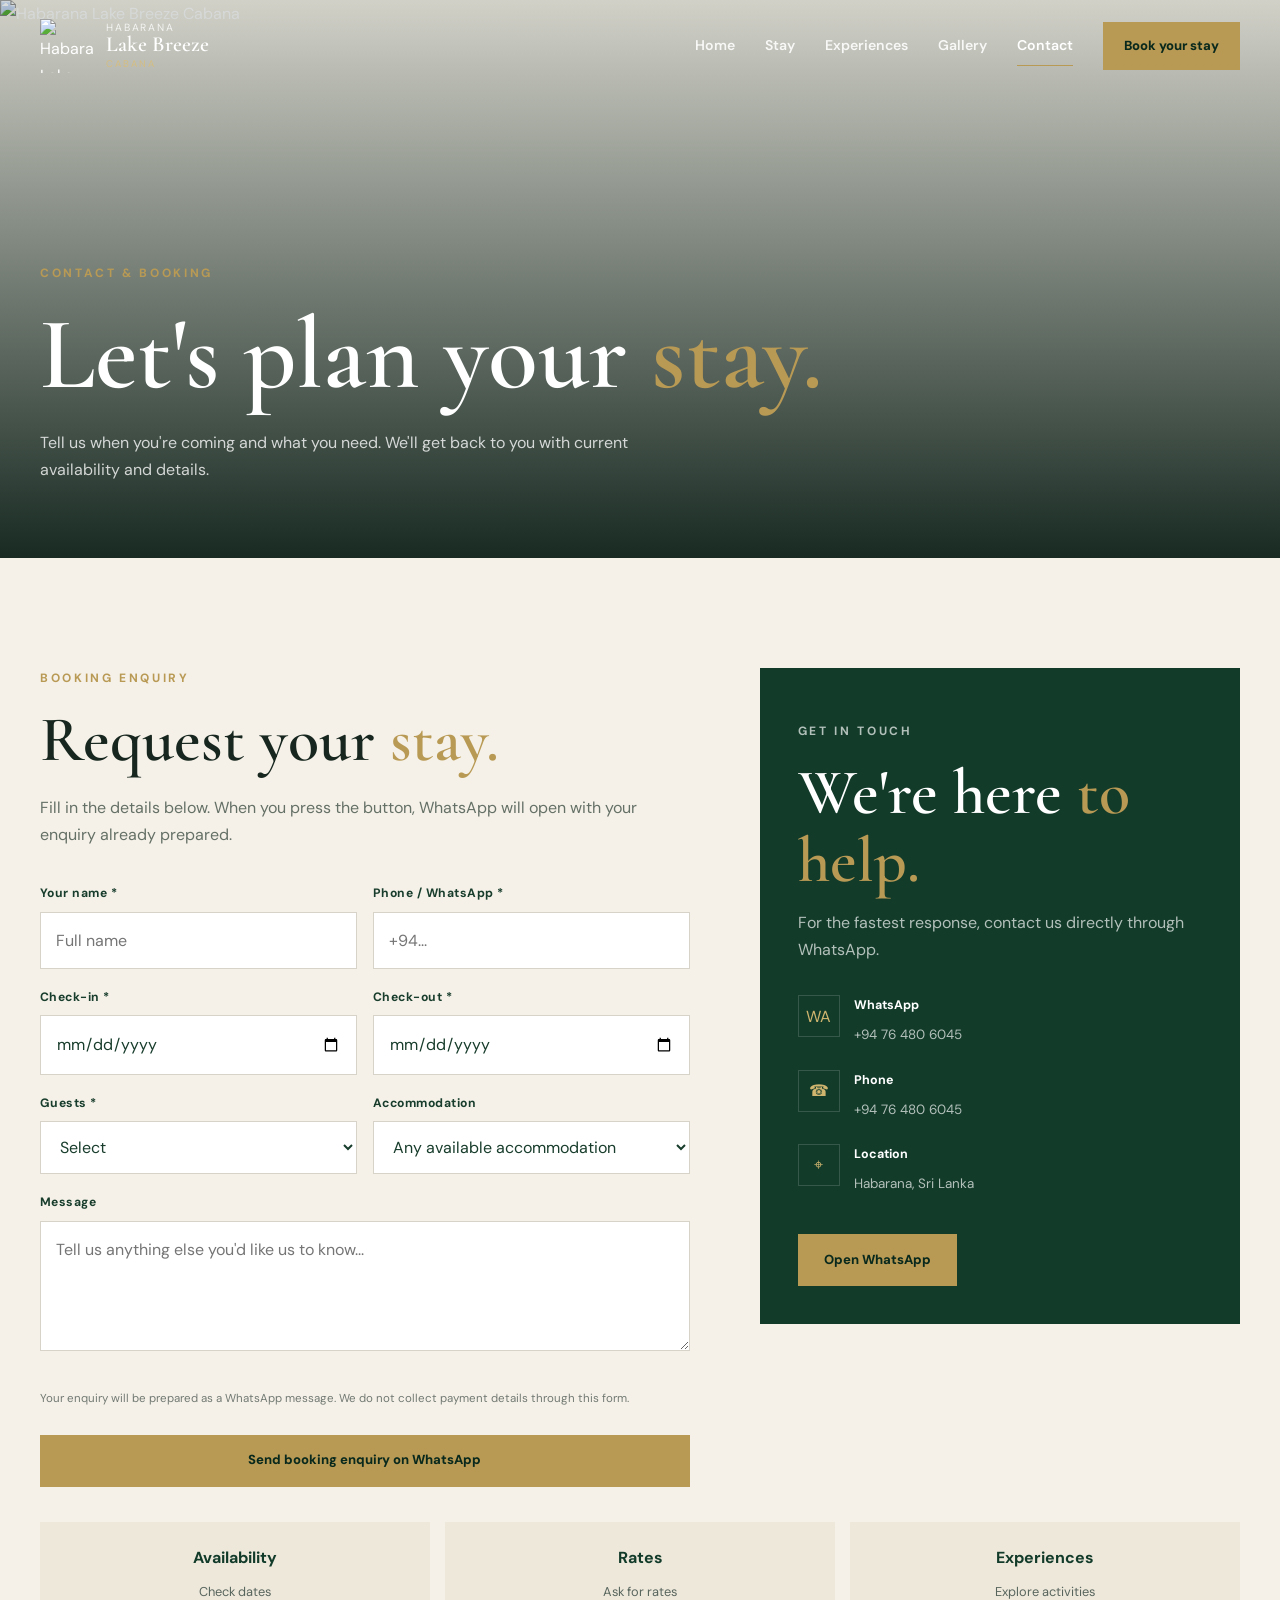
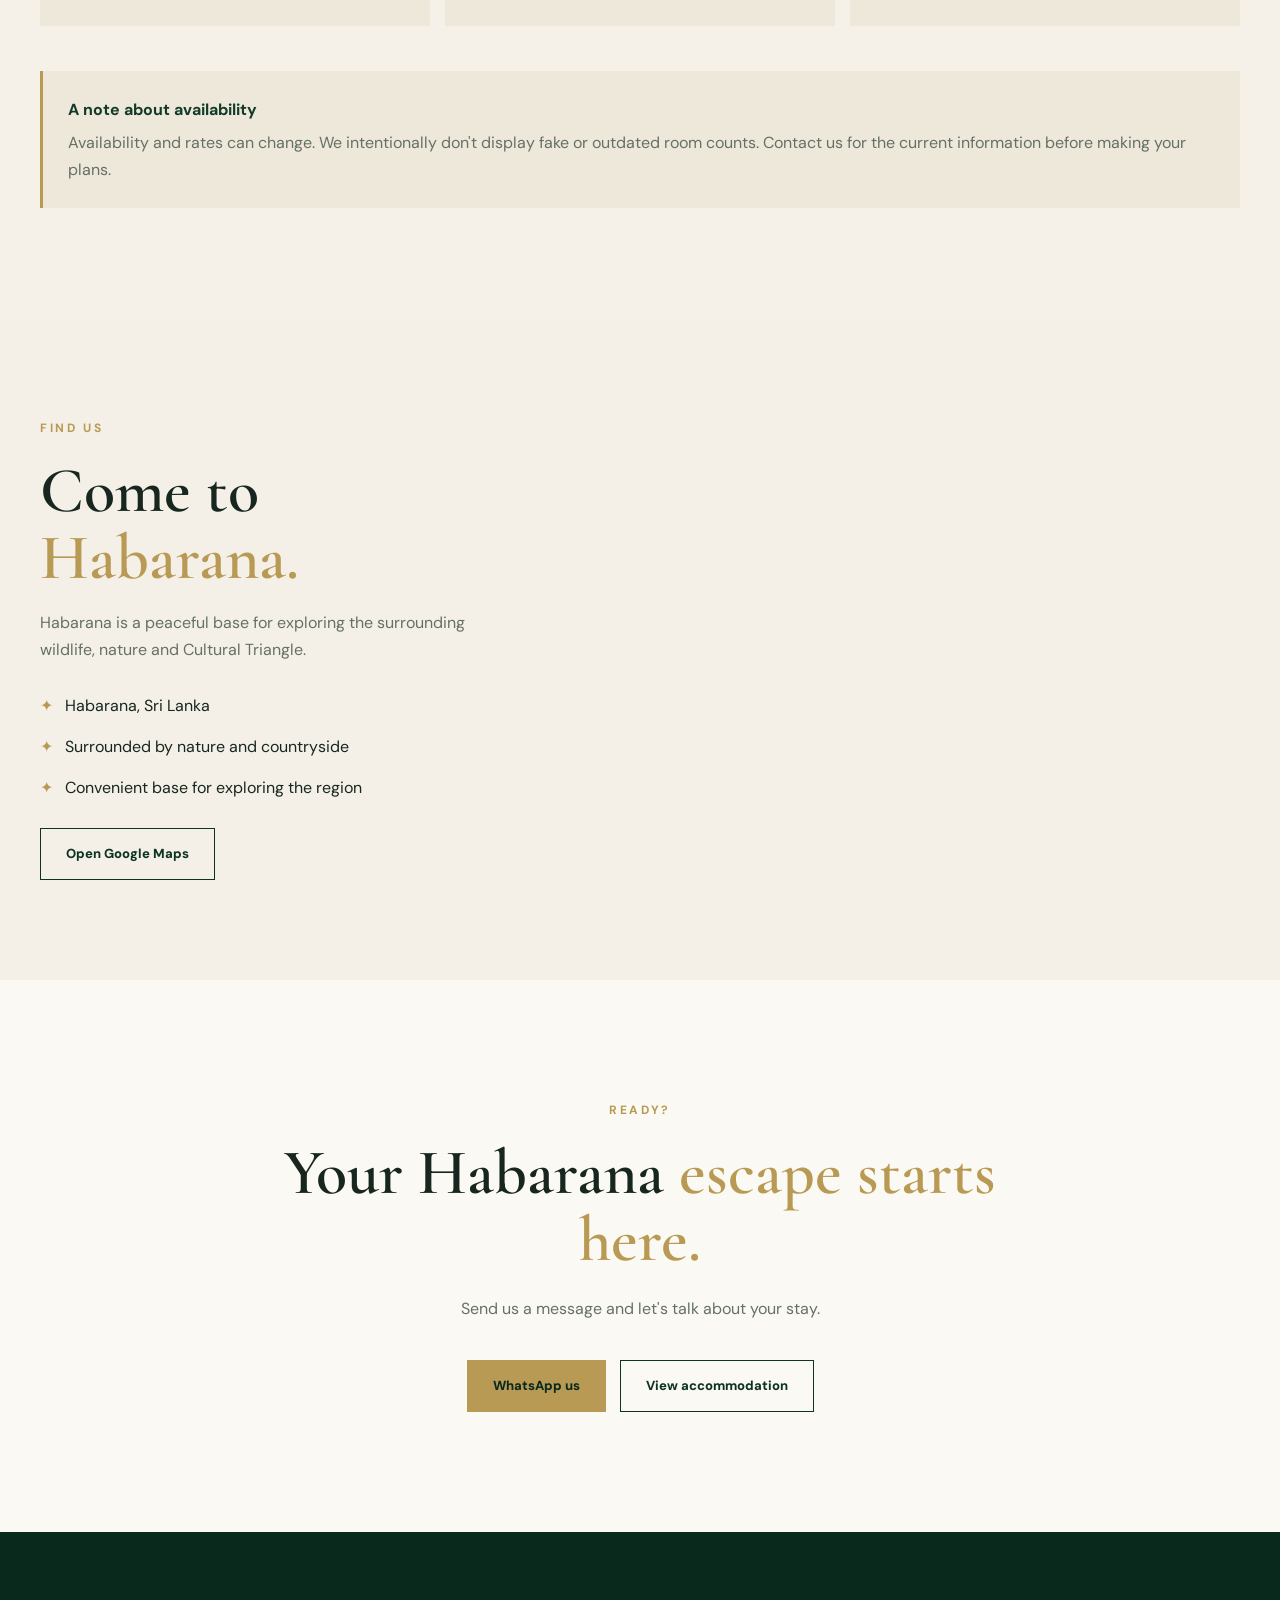
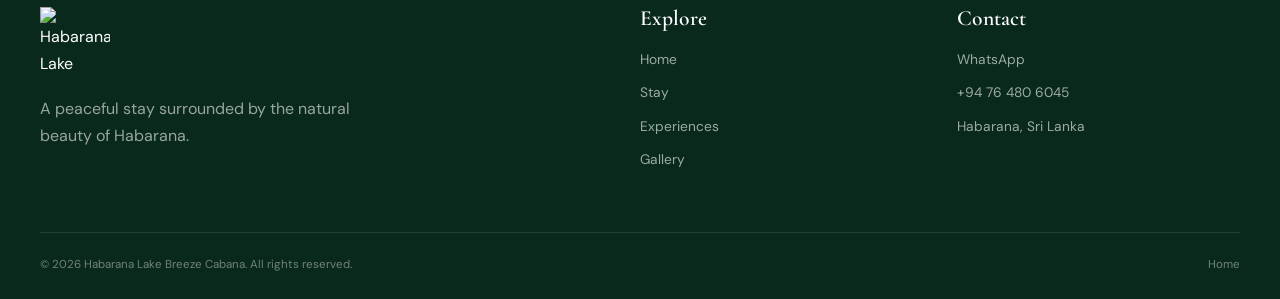
==== contact.html @ c149daac "Add contact page with booking form and details This commit adds a new contact page for Habarana Lake" ====
<!DOCTYPE html>
<html lang="en">
<head>

    <meta charset="UTF-8">

    <meta
        name="viewport"
        content="width=device-width, initial-scale=1.0"
    >

    <meta
        name="description"
        content="Contact Habarana Lake Breeze Cabana for bookings, availability and enquiries."
    >

    <meta
        name="theme-color"
        content="#123b2a"
    >

    <title>
        Contact & Booking | Habarana Lake Breeze Cabana
    </title>

    <link rel="icon" href="favicon.png">

    <link
        rel="preconnect"
        href="https://fonts.googleapis.com"
    >

    <link
        rel="preconnect"
        href="https://fonts.gstatic.com"
        crossorigin
    >

    <link
        href="https://fonts.googleapis.com/css2?family=Cormorant+Garamond:wght@400;500;600;700&family=DM+Sans:wght@400;500;600;700&display=swap"
        rel="stylesheet"
    >

    <link
        rel="stylesheet"
        href="css/style.css"
    >

    <style>

        .page-hero {
            min-height: 62vh;
            position: relative;
            display: flex;
            align-items: flex-end;
            isolation: isolate;
            color: #fff;
        }

        .page-hero-image,
        .page-hero-overlay {
            position: absolute;
            inset: 0;
            z-index: -2;
        }

        .page-hero-image img {
            width: 100%;
            height: 100%;
            object-fit: cover;
        }

        .page-hero-overlay {
            z-index: -1;
            background:
                linear-gradient(
                    to top,
                    rgba(5,25,17,.92),
                    rgba(5,25,17,.15)
                );
        }

        .page-hero-content {
            padding-bottom: 75px;
        }

        .page-hero-content p:not(.eyebrow) {
            max-width: 650px;
            margin-top: 20px;
            color: rgba(255,255,255,.78);
        }


        /* BOOKING AREA */

        .booking-layout {
            display: grid;
            grid-template-columns: 1.15fr .85fr;
            gap: 70px;
            align-items: start;
        }

        .booking-copy p:not(.eyebrow) {
            margin-top: 20px;
        }

        .booking-form {
            margin-top: 35px;
            display: grid;
            gap: 18px;
        }

        .form-row {
            display: grid;
            grid-template-columns: 1fr 1fr;
            gap: 16px;
        }

        .form-group {
            display: grid;
            gap: 8px;
        }

        .form-group label {
            color: #183d2c;
            font-size: .76rem;
            font-weight: 700;
            letter-spacing: .04em;
        }

        .form-group input,
        .form-group select,
        .form-group textarea {
            width: 100%;
            border: 1px solid #d8d3c8;
            background: #fff;
            color: #183d2c;
            padding: 14px 15px;
            border-radius: 0;
            font: inherit;
            outline: none;
            transition:
                border-color .2s ease,
                box-shadow .2s ease;
        }

        .form-group textarea {
            min-height: 130px;
            resize: vertical;
        }

        .form-group input:focus,
        .form-group select:focus,
        .form-group textarea:focus {
            border-color: #52745f;
            box-shadow:
                0 0 0 3px rgba(82,116,95,.10);
        }

        .form-help {
            color: #727a73;
            font-size: .72rem;
        }

        .booking-form .btn {
            width: 100%;
            margin-top: 8px;
        }


        /* CONTACT CARD */

        .contact-card {
            padding: 38px;
            background: #123b2a;
            color: #fff;
            position: sticky;
            top: 110px;
        }

        .contact-card h2 {
            color: #fff;
        }

        .contact-card > p {
            color: rgba(255,255,255,.68);
            margin-top: 15px;
        }

        .contact-details {
            margin-top: 32px;
            display: grid;
            gap: 22px;
        }

        .contact-detail {
            display: grid;
            grid-template-columns: 42px 1fr;
            gap: 14px;
            align-items: start;
        }

        .contact-icon {
            width: 42px;
            height: 42px;
            display: grid;
            place-items: center;
            border: 1px solid rgba(255,255,255,.15);
            color: #d0b56f;
        }

        .contact-detail strong {
            display: block;
            color: #fff;
            font-size: .78rem;
            margin-bottom: 4px;
        }

        .contact-detail a,
        .contact-detail span {
            color: rgba(255,255,255,.68);
            font-size: .84rem;
        }

        .contact-detail a:hover {
            color: #fff;
        }


        /* QUICK ACTIONS */

        .quick-actions {
            display: grid;
            grid-template-columns: repeat(3, 1fr);
            gap: 15px;
            margin-top: 35px;
        }

        .quick-action {
            padding: 22px;
            background: #eee8db;
            text-align: center;
        }

        .quick-action strong {
            display: block;
            color: #123b2a;
            margin-bottom: 6px;
        }

        .quick-action a {
            color: #58655d;
            font-size: .8rem;
        }


        /* MAP */

        .location-section {
            background: #f4f0e7;
        }

        .location-grid {
            display: grid;
            grid-template-columns: .8fr 1.2fr;
            gap: 55px;
            align-items: stretch;
        }

        .location-copy p:not(.eyebrow) {
            margin-top: 18px;
        }

        .location-points {
            margin-top: 28px;
            display: grid;
            gap: 14px;
        }

        .location-point {
            display: flex;
            gap: 12px;
            align-items: flex-start;
        }

        .location-point::before {
            content: "✦";
            color: #b99a55;
            flex-shrink: 0;
        }

        .map-frame {
            min-height: 430px;
            border: 0;
            width: 100%;
        }


        /* TRUST NOTE */

        .booking-note {
            margin-top: 45px;
            padding: 25px;
            background: #eee8db;
            border-left: 3px solid #b99a55;
        }

        .booking-note strong {
            display: block;
            color: #123b2a;
            margin-bottom: 6px;
        }


        /* RESPONSIVE */

        @media (max-width: 900px) {

            .booking-layout,
            .location-grid {
                grid-template-columns: 1fr;
            }

            .contact-card {
                position: static;
            }

            .map-frame {
                min-height: 350px;
            }

        }

        @media (max-width: 600px) {

            .page-hero {
                min-height: 560px;
            }

            .page-hero-content {
                padding-bottom: 55px;
            }

            .form-row {
                grid-template-columns: 1fr;
            }

            .contact-card {
                padding: 28px 22px;
            }

            .quick-actions {
                grid-template-columns: 1fr;
            }

        }

    </style>

</head>


<body>


<!-- =====================================================
     HEADER
===================================================== -->

<header
    class="site-header"
    id="siteHeader"
>

    <div class="container header-inner">

        <a
            href="index.html"
            class="brand"
            aria-label="Habarana Lake Breeze Cabana home"
        >

            <img
                src="images/logo.png"
                alt="Habarana Lake Breeze Cabana logo"
                class="brand-logo"
            >

            <div class="brand-text">

                <span>Habarana</span>

                <strong>Lake Breeze</strong>

                <small>Cabana</small>

            </div>

        </a>


        <button
            class="menu-toggle"
            id="menuToggle"
            type="button"
            aria-label="Open navigation menu"
            aria-expanded="false"
        >

            <span></span>
            <span></span>
            <span></span>

        </button>


        <nav
            class="main-nav"
            id="mainNav"
            aria-label="Main navigation"
        >

            <a
                href="index.html"
                class="nav-link"
            >
                Home
            </a>

            <a
                href="rooms.html"
                class="nav-link"
            >
                Stay
            </a>

            <a
                href="activities.html"
                class="nav-link"
            >
                Experiences
            </a>

            <a
                href="gallery.html"
                class="nav-link"
            >
                Gallery
            </a>

            <a
                href="contact.html"
                class="nav-link active"
            >
                Contact
            </a>

            <a
                href="https://wa.me/94764806045"
                class="nav-book"
                target="_blank"
                rel="noopener noreferrer"
            >
                Book your stay
            </a>

        </nav>

    </div>

</header>


<main>


<!-- =====================================================
     HERO
===================================================== -->

<section class="page-hero">

    <div class="page-hero-image">

        <img
            src="images/entrance.jpg"
            alt="Habarana Lake Breeze Cabana"
        >

    </div>


    <div class="page-hero-overlay"></div>


    <div class="container page-hero-content">

        <p class="eyebrow">
            Contact & booking
        </p>

        <h1>
            Let's plan your
            <span>stay.</span>
        </h1>

        <p>
            Tell us when you're coming and what
            you need. We'll get back to you with
            current availability and details.
        </p>

    </div>

</section>


<!-- =====================================================
     BOOKING FORM
===================================================== -->

<section class="section">

    <div class="container">

        <div class="booking-layout">


            <div class="booking-copy">

                <p class="eyebrow">
                    Booking enquiry
                </p>

                <h2>
                    Request your
                    <span>stay.</span>
                </h2>

                <p>
                    Fill in the details below. When you
                    press the button, WhatsApp will open
                    with your enquiry already prepared.
                </p>


                <form
                    class="booking-form"
                    id="bookingForm"
                >


                    <div class="form-row">

                        <div class="form-group">

                            <label for="guestName">
                                Your name *
                            </label>

                            <input
                                id="guestName"
                                name="guestName"
                                type="text"
                                placeholder="Full name"
                                autocomplete="name"
                                required
                            >

                        </div>


                        <div class="form-group">

                            <label for="guestPhone">
                                Phone / WhatsApp *
                            </label>

                            <input
                                id="guestPhone"
                                name="guestPhone"
                                type="tel"
                                placeholder="+94..."
                                autocomplete="tel"
                                required
                            >

                        </div>

                    </div>


                    <div class="form-row">

                        <div class="form-group">

                            <label for="checkIn">
                                Check-in *
                            </label>

                            <input
                                id="checkIn"
                                name="checkIn"
                                type="date"
                                required
                            >

                        </div>


                        <div class="form-group">

                            <label for="checkOut">
                                Check-out *
                            </label>

                            <input
                                id="checkOut"
                                name="checkOut"
                                type="date"
                                required
                            >

                        </div>

                    </div>


                    <div class="form-row">

                        <div class="form-group">

                            <label for="guests">
                                Guests *
                            </label>

                            <select
                                id="guests"
                                name="guests"
                                required
                            >

                                <option value="">
                                    Select
                                </option>

                                <option value="1">
                                    1 guest
                                </option>

                                <option value="2">
                                    2 guests
                                </option>

                                <option value="3">
                                    3 guests
                                </option>

                                <option value="4">
                                    4 guests
                                </option>

                                <option value="5">
                                    5 guests
                                </option>

                                <option value="6+">
                                    6+ guests
                                </option>

                            </select>

                        </div>


                        <div class="form-group">

                            <label for="stayType">
                                Accommodation
                            </label>

                            <select
                                id="stayType"
                                name="stayType"
                            >

                                <option value="Any available accommodation">
                                    Any available accommodation
                                </option>

                                <option value="Lakeside Cabana">
                                    Lakeside Cabana
                                </option>

                            </select>

                        </div>

                    </div>


                    <div class="form-group">

                        <label for="message">
                            Message
                        </label>

                        <textarea
                            id="message"
                            name="message"
                            placeholder="Tell us anything else you'd like us to know..."
                        ></textarea>

                    </div>


                    <p class="form-help">
                        Your enquiry will be prepared as a
                        WhatsApp message. We do not collect
                        payment details through this form.
                    </p>


                    <button
                        type="submit"
                        class="btn btn-primary"
                    >
                        Send booking enquiry on WhatsApp
                    </button>

                </form>

            </div>


            <!-- CONTACT CARD -->

            <aside class="contact-card">

                <p class="eyebrow">
                    Get in touch
                </p>

                <h2>
                    We're here
                    <span>to help.</span>
                </h2>

                <p>
                    For the fastest response, contact us
                    directly through WhatsApp.
                </p>


                <div class="contact-details">


                    <div class="contact-detail">

                        <div class="contact-icon">
                            WA
                        </div>

                        <div>

                            <strong>
                                WhatsApp
                            </strong>

                            <a
                                href="https://wa.me/94764806045"
                                target="_blank"
                                rel="noopener noreferrer"
                            >
                                +94 76 480 6045
                            </a>

                        </div>

                    </div>


                    <div class="contact-detail">

                        <div class="contact-icon">
                            ☎
                        </div>

                        <div>

                            <strong>
                                Phone
                            </strong>

                            <a href="tel:+94764806045">
                                +94 76 480 6045
                            </a>

                        </div>

                    </div>


                    <div class="contact-detail">

                        <div class="contact-icon">
                            ⌖
                        </div>

                        <div>

                            <strong>
                                Location
                            </strong>

                            <span>
                                Habarana, Sri Lanka
                            </span>

                        </div>

                    </div>


                </div>


                <div class="hero-actions">

                    <a
                        href="https://wa.me/94764806045"
                        class="btn btn-primary"
                        target="_blank"
                        rel="noopener noreferrer"
                    >
                        Open WhatsApp
                    </a>

                </div>

            </aside>

        </div>


        <!-- QUICK ACTIONS -->

        <div class="quick-actions">

            <div class="quick-action">

                <strong>
                    Availability
                </strong>

                <a
                    href="https://wa.me/94764806045?text=Hello%2C%20could%20you%20please%20tell%20me%20your%20current%20room%20availability%3F"
                    target="_blank"
                    rel="noopener noreferrer"
                >
                    Check dates
                </a>

            </div>


            <div class="quick-action">

                <strong>
                    Rates
                </strong>

                <a
                    href="https://wa.me/94764806045?text=Hello%2C%20could%20you%20please%20send%20me%20your%20current%20room%20rates%3F"
                    target="_blank"
                    rel="noopener noreferrer"
                >
                    Ask for rates
                </a>

            </div>


            <div class="quick-action">

                <strong>
                    Experiences
                </strong>

                <a
                    href="activities.html"
                >
                    Explore activities
                </a>

            </div>

        </div>


        <div class="booking-note">

            <strong>
                A note about availability
            </strong>

            <p>
                Availability and rates can change.
                We intentionally don't display fake
                or outdated room counts. Contact us
                for the current information before
                making your plans.
            </p>

        </div>

    </div>

</section>


<!-- =====================================================
     LOCATION
===================================================== -->

<section class="section location-section">

    <div class="container">

        <div class="location-grid">


            <div class="location-copy">

                <p class="eyebrow">
                    Find us
                </p>

                <h2>
                    Come to
                    <span>Habarana.</span>
                </h2>

                <p>
                    Habarana is a peaceful base for
                    exploring the surrounding wildlife,
                    nature and Cultural Triangle.
                </p>


                <div class="location-points">

                    <div class="location-point">
                        Habarana, Sri Lanka
                    </div>

                    <div class="location-point">
                        Surrounded by nature and countryside
                    </div>

                    <div class="location-point">
                        Convenient base for exploring the region
                    </div>

                </div>


                <br>

                <a
                    href="https://www.google.com/maps/search/?api=1&query=Habarana%20Sri%20Lanka"
                    class="btn btn-outline-dark"
                    target="_blank"
                    rel="noopener noreferrer"
                >
                    Open Google Maps
                </a>

            </div>


            <iframe
                class="map-frame"
                title="Map of Habarana, Sri Lanka"
                src="https://www.google.com/maps?q=Habarana%2C%20Sri%20Lanka&output=embed"
                loading="lazy"
                referrerpolicy="no-referrer-when-downgrade"
            ></iframe>

        </div>

    </div>

</section>


<!-- =====================================================
     FINAL CTA
===================================================== -->

<section class="booking-cta">

    <div class="container">

        <p class="eyebrow">
            Ready?
        </p>

        <h2>
            Your Habarana
            <span>escape starts here.</span>
        </h2>

        <p>
            Send us a message and let's talk about
            your stay.
        </p>


        <div
            class="hero-actions"
            style="justify-content:center;"
        >

            <a
                href="https://wa.me/94764806045"
                class="btn btn-primary"
                target="_blank"
                rel="noopener noreferrer"
            >
                WhatsApp us
            </a>

            <a
                href="rooms.html"
                class="btn btn-outline-dark"
            >
                View accommodation
            </a>

        </div>

    </div>

</section>


</main>


<!-- =====================================================
     FOOTER
===================================================== -->

<footer class="site-footer">

    <div class="container footer-grid">

        <div class="footer-brand">

            <img
                src="images/logo.png"
                alt="Habarana Lake Breeze Cabana"
            >

            <p>
                A peaceful stay surrounded by
                the natural beauty of Habarana.
            </p>

        </div>


        <div class="footer-column">

            <h3>
                Explore
            </h3>

            <a href="index.html">
                Home
            </a>

            <a href="rooms.html">
                Stay
            </a>

            <a href="activities.html">
                Experiences
            </a>

            <a href="gallery.html">
                Gallery
            </a>

        </div>


        <div class="footer-column">

            <h3>
                Contact
            </h3>

            <a
                href="https://wa.me/94764806045"
                target="_blank"
                rel="noopener noreferrer"
            >
                WhatsApp
            </a>

            <a href="tel:+94764806045">
                +94 76 480 6045
            </a>

            <a href="contact.html">
                Habarana, Sri Lanka
            </a>

        </div>

    </div>


    <div class="container footer-bottom">

        <p>
            © <span id="currentYear"></span>
            Habarana Lake Breeze Cabana.
            All rights reserved.
        </p>

        <a href="index.html">
            Home
        </a>

    </div>

</footer>


<button
    class="back-to-top"
    id="backToTop"
    type="button"
    aria-label="Back to top"
>
    ↑
</button>


<script src="js/script.js"></script>


<!-- =====================================================
     BOOKING FORM JAVASCRIPT
===================================================== -->

<script>

"use strict";


const bookingForm =
    document.getElementById("bookingForm");

const checkIn =
    document.getElementById("checkIn");

const checkOut =
    document.getElementById("checkOut");


/* Today's date */

const today =
    new Date();

const todayString =
    today.toISOString().split("T")[0];


checkIn.min = todayString;

checkOut.min = todayString;


/* Keep checkout after check-in */

checkIn.addEventListener(
    "change",
    () => {

        if (!checkIn.value) {
            return;
        }

        checkOut.min =
            checkIn.value;

        if (
            checkOut.value &&
            checkOut.value <= checkIn.value
        ) {
            checkOut.value = "";
        }

    }
);


/* Submit */

bookingForm.addEventListener(
    "submit",
    event => {

        event.preventDefault();


        if (
            !bookingForm.checkValidity()
        ) {

            bookingForm.reportValidity();

            return;

        }


        const name =
            document
                .getElementById("guestName")
                .value
                .trim();

        const phone =
            document
                .getElementById("guestPhone")
                .value
                .trim();

        const arrival =
            checkIn.value;

        const departure =
            checkOut.value;

        const guests =
            document
                .getElementById("guests")
                .value;

        const accommodation =
            document
                .getElementById("stayType")
                .value;

        const message =
            document
                .getElementById("message")
                .value
                .trim();


        if (
            departure <= arrival
        ) {

            alert(
                "Please choose a check-out date after your check-in date."
            );

            return;

        }


        const formattedArrival =
            new Date(
                arrival + "T00:00:00"
            ).toLocaleDateString(
                "en-GB",
                {
                    day: "2-digit",
                    month: "short",
                    year: "numeric"
                }
            );


        const formattedDeparture =
            new Date(
                departure + "T00:00:00"
            ).toLocaleDateString(
                "en-GB",
                {
                    day: "2-digit",
                    month: "short",
                    year: "numeric"
                }
            );


        let whatsappMessage =
`Hello Habarana Lake Breeze Cabana!

I'd like to make a booking enquiry.

Name: ${name}
Phone / WhatsApp: ${phone}

Check-in: ${formattedArrival}
Check-out: ${formattedDeparture}

Guests: ${guests}
Accommodation: ${accommodation}`;


        if (message) {

            whatsappMessage +=
                `\n\nAdditional message:\n${message}`;

        }


        whatsappMessage +=
            `\n\nPlease let me know the current availability and rate. Thank you!`;


        const whatsappURL =
            "https://wa.me/94764806045?text=" +
            encodeURIComponent(
                whatsappMessage
            );


        window.open(
            whatsappURL,
            "_blank",
            "noopener,noreferrer"
        );

    }
);

</script>

</body>
      </html>
---- css/style.css ----
/* =========================================================
   HABARANA LAKE BREEZE CABANA
   MASTER STYLESHEET
========================================================= */

/* =========================================================
   1. RESET
========================================================= */

*,
*::before,
*::after {
    box-sizing: border-box;
    margin: 0;
    padding: 0;
}

html {
    scroll-behavior: smooth;
}

body {
    font-family: "DM Sans", sans-serif;
    background: #f5f1e8;
    color: #17271f;
    line-height: 1.7;
    overflow-x: hidden;
}

body.menu-open {
    overflow: hidden;
}

img {
    display: block;
    width: 100%;
    max-width: 100%;
}

a {
    color: inherit;
    text-decoration: none;
}

button,
input,
textarea,
select {
    font: inherit;
}

button {
    cursor: pointer;
}

::selection {
    background: #1d563d;
    color: #fff;
}


/* =========================================================
   2. VARIABLES
========================================================= */

:root {
    --green-950: #09291c;
    --green-900: #0d3323;
    --green-800: #123b2a;
    --green-700: #1d563d;
    --green-600: #2d6a4b;

    --cream: #f5f1e8;
    --cream-light: #fbf9f3;
    --cream-dark: #e9e1d1;

    --gold: #b99a55;
    --gold-light: #d4bd82;

    --text: #17271f;
    --muted: #657066;
    --white: #ffffff;

    --container: 1200px;

    --shadow-soft:
        0 20px 60px rgba(9, 41, 28, 0.08);

    --shadow-card:
        0 18px 50px rgba(9, 41, 28, 0.10);

    --transition:
        300ms cubic-bezier(.2,.8,.2,1);
}


/* =========================================================
   3. GLOBAL
========================================================= */

.container {
    width: min(
        calc(100% - 40px),
        var(--container)
    );

    margin-inline: auto;
}

.section {
    padding: 110px 0;
}

.eyebrow {
    color: var(--gold);
    font-size: 0.75rem;
    font-weight: 700;
    letter-spacing: 0.22em;
    text-transform: uppercase;
    margin-bottom: 18px;
}

h1,
h2,
h3 {
    font-family: "Cormorant Garamond", serif;
    font-weight: 600;
    line-height: 1.05;
}

h1 {
    font-size: clamp(4rem, 8vw, 7.8rem);
}

h2 {
    font-size: clamp(3rem, 5vw, 5.2rem);
}

h3 {
    font-size: 2rem;
}

h1 span,
h2 span {
    color: var(--gold);
}

p {
    color: var(--muted);
}

.text-link {
    display: inline-flex;
    align-items: center;
    gap: 10px;

    color: var(--green-800);

    font-weight: 700;

    border-bottom: 1px solid var(--gold);

    padding-bottom: 5px;

    transition:
        gap var(--transition),
        color var(--transition);
}

.text-link:hover {
    gap: 16px;
    color: var(--green-600);
}


/* =========================================================
   4. HEADER
========================================================= */

.site-header {
    position: fixed;
    inset: 0 0 auto 0;
    z-index: 1000;

    transition:
        background var(--transition),
        box-shadow var(--transition),
        padding var(--transition);
}

.site-header.scrolled {
    background: rgba(9, 41, 28, 0.94);
    backdrop-filter: blur(18px);
    box-shadow: 0 10px 40px rgba(0, 0, 0, 0.12);
}

.header-inner {
    min-height: 92px;

    display: flex;
    align-items: center;
    justify-content: space-between;

    gap: 30px;
}

.brand {
    display: flex;
    align-items: center;
    gap: 12px;

    color: #fff;

    z-index: 1002;
}

.brand-logo {
    width: 54px;
    height: 54px;

    object-fit: contain;
}

.brand-text {
    display: flex;
    flex-direction: column;

    line-height: 1;
}

.brand-text span {
    font-size: 0.65rem;
    letter-spacing: 0.18em;
    text-transform: uppercase;
    opacity: 0.8;
}

.brand-text strong {
    font-family: "Cormorant Garamond", serif;
    font-size: 1.35rem;
    font-weight: 600;
}

.brand-text small {
    color: var(--gold-light);
    font-size: 0.6rem;
    letter-spacing: 0.2em;
    text-transform: uppercase;
    margin-top: 4px;
}

.main-nav {
    display: flex;
    align-items: center;
    gap: 30px;
}

.nav-link {
    position: relative;

    color: rgba(255,255,255,.88);

    font-size: 0.88rem;
    font-weight: 600;

    transition: color var(--transition);
}

.nav-link::after {
    content: "";

    position: absolute;
    left: 0;
    bottom: -8px;

    width: 0;
    height: 1px;

    background: var(--gold);

    transition: width var(--transition);
}

.nav-link:hover,
.nav-link.active {
    color: #fff;
}

.nav-link:hover::after,
.nav-link.active::after {
    width: 100%;
}

.nav-book {
    background: var(--gold);
    color: var(--green-950);

    padding: 13px 21px;

    font-size: 0.82rem;
    font-weight: 800;

    transition:
        transform var(--transition),
        background var(--transition);
}

.nav-book:hover {
    transform: translateY(-2px);
    background: var(--gold-light);
}

.menu-toggle {
    display: none;

    width: 46px;
    height: 46px;

    border: 1px solid rgba(255,255,255,.35);
    background: transparent;

    align-items: center;
    justify-content: center;
    flex-direction: column;
    gap: 5px;

    z-index: 1002;
}

.menu-toggle span {
    width: 20px;
    height: 1px;
    background: #fff;

    transition:
        transform var(--transition),
        opacity var(--transition);
}

.menu-toggle.active span:nth-child(1) {
    transform: translateY(6px) rotate(45deg);
}

.menu-toggle.active span:nth-child(2) {
    opacity: 0;
}

.menu-toggle.active span:nth-child(3) {
    transform: translateY(-6px) rotate(-45deg);
}


/* =========================================================
   5. HERO
========================================================= */

.hero {
    position: relative;

    min-height: 100svh;

    display: flex;
    align-items: center;

    isolation: isolate;

    color: #fff;
}

.hero-background,
.hero-overlay {
    position: absolute;
    inset: 0;

    z-index: -2;
}

.hero-background img {
    width: 100%;
    height: 100%;

    object-fit: cover;
}

.hero-overlay {
    z-index: -1;

    background:
        linear-gradient(
            90deg,
            rgba(4, 24, 16, 0.84) 0%,
            rgba(4, 24, 16, 0.54) 45%,
            rgba(4, 24, 16, 0.18) 100%
        );
}

.hero-content {
    padding-top: 90px;
    max-width: 850px;
}

.hero .eyebrow {
    color: var(--gold-light);
}

.hero-description {
    max-width: 650px;

    margin-top: 28px;

    color: rgba(255,255,255,.82);

    font-size: clamp(1rem, 1.5vw, 1.2rem);
}

.hero-actions {
    display: flex;
    flex-wrap: wrap;
    gap: 14px;

    margin-top: 38px;
}

.btn {
    display: inline-flex;

    align-items: center;
    justify-content: center;

    min-height: 52px;

    padding: 0 25px;

    border: 1px solid transparent;

    font-size: 0.82rem;
    font-weight: 800;

    transition:
        transform var(--transition),
        background var(--transition),
        color var(--transition),
        border-color var(--transition);
}

.btn:hover {
    transform: translateY(-3px);
}

.btn-primary {
    background: var(--gold);
    color: var(--green-950);
}

.btn-primary:hover {
    background: var(--gold-light);
}

.btn-outline {
    color: #fff;
    border-color: rgba(255,255,255,.55);
}

.btn-outline:hover {
    background: #fff;
    color: var(--green-900);
}

.btn-outline-dark {
    color: var(--green-900);
    border-color: var(--green-900);
}

.btn-outline-dark:hover {
    background: var(--green-900);
    color: #fff;
}

.btn-light {
    background: #fff;
    color: var(--green-900);
}

.scroll-indicator {
    position: absolute;

    bottom: 34px;
    left: 50%;

    transform: translateX(-50%);

    display: flex;
    flex-direction: column;
    align-items: center;
    gap: 8px;

    color: rgba(255,255,255,.75);

    font-size: 0.65rem;
    letter-spacing: 0.18em;
    text-transform: uppercase;
}

.scroll-line {
    width: 1px;
    height: 48px;

    background: rgba(255,255,255,.5);
}


/* =========================================================
   6. WELCOME
========================================================= */

.welcome {
    background: var(--cream-light);
}

.two-column {
    display: grid;

    grid-template-columns:
        minmax(0, 1.05fr)
        minmax(0, .95fr);

    gap: 90px;

    align-items: center;
}

.section-image {
    position: relative;
}

.section-image::after {
    content: "";

    position: absolute;

    width: 45%;
    height: 45%;

    right: -22px;
    bottom: -22px;

    border: 1px solid var(--gold);

    z-index: -1;
}

.section-image img {
    aspect-ratio: 4 / 5;
    object-fit: cover;
}

.section-content {
    max-width: 540px;
}

.section-content p:not(.eyebrow) {
    margin-top: 20px;
}


/* =========================================================
   7. STAY
========================================================= */

.stay-section {
    background: var(--cream);
}

.section-heading {
    display: flex;
    justify-content: space-between;
    align-items: end;

    gap: 40px;

    margin-bottom: 55px;
}

.section-heading > div {
    max-width: 760px;
}

.room-grid {
    display: grid;

    grid-template-columns:
        repeat(3, minmax(0, 1fr));

    gap: 24px;
}

.room-card {
    background: var(--cream-light);

    box-shadow: var(--shadow-card);

    transition:
        transform var(--transition),
        box-shadow var(--transition);
}

.room-card:hover {
    transform: translateY(-7px);

    box-shadow:
        0 25px 70px rgba(9,41,28,.14);
}

.room-image {
    overflow: hidden;
}

.room-image img {
    aspect-ratio: 4 / 3;
    object-fit: cover;

    transition: transform 700ms ease;
}

.room-card:hover .room-image img {
    transform: scale(1.05);
}

.room-info {
    padding: 30px;
}

.card-label {
    color: var(--gold);

    font-size: 0.68rem;
    font-weight: 800;

    letter-spacing: .16em;
    text-transform: uppercase;
}

.room-info h3 {
    margin-top: 8px;
}

.room-info p:not(.card-label) {
    margin: 13px 0 20px;
}

.room-info a {
    color: var(--green-700);

    font-size: .82rem;
    font-weight: 800;
}


/* =========================================================
   8. FEATURE
========================================================= */

.feature-section {
    display: grid;

    grid-template-columns: 1fr 1fr;

    min-height: 680px;

    background: var(--green-900);
}

.feature-image {
    min-height: 500px;
}

.feature-image img {
    width: 100%;
    height: 100%;

    object-fit: cover;
}

.feature-content {
    display: flex;
    flex-direction: column;
    justify-content: center;

    padding:
        clamp(50px, 8vw, 110px);
}

.feature-content h2 {
    color: #fff;

    max-width: 650px;
}

.feature-content p:not(.eyebrow) {
    color: rgba(255,255,255,.68);

    max-width: 550px;

    margin-top: 20px;
}

.feature-content .btn {
    align-self: flex-start;
    margin-top: 35px;
}


/* =========================================================
   9. EXPERIENCES
========================================================= */

.experiences {
    background: var(--cream-light);
}

.section-heading.centered {
    display: block;

    max-width: 720px;

    margin-inline: auto;

    text-align: center;
}

.section-heading.centered > p {
    margin-top: 18px;
}

.experience-grid {
    display: grid;

    grid-template-columns:
        repeat(3, minmax(0, 1fr));

    gap: 22px;

    margin-top: 55px;
}

.experience-card {
    position: relative;

    min-height: 480px;

    overflow: hidden;

    background: var(--green-900);
}

.experience-card::after {
    content: "";

    position: absolute;
    inset: 0;

    background:
        linear-gradient(
            to top,
            rgba(4,22,14,.92),
            rgba(4,22,14,.05) 70%
        );
}

.experience-card img {
    width: 100%;
    height: 100%;

    object-fit: cover;

    transition: transform 700ms ease;
}

.experience-card:hover img {
    transform: scale(1.06);
}

.experience-card > div {
    position: absolute;

    left: 28px;
    right: 28px;
    bottom: 28px;

    z-index: 2;
}

.experience-card span {
    color: var(--gold-light);

    font-size: .68rem;
    font-weight: 800;

    letter-spacing: .16em;
    text-transform: uppercase;
}

.experience-card h3 {
    color: #fff;

    margin: 5px 0 12px;
}

.experience-card a {
    color: #fff;

    font-size: .8rem;
    font-weight: 700;
}


/* =========================================================
   10. GALLERY
========================================================= */

.gallery-preview {
    background: var(--cream);
}

.gallery-grid {
    display: grid;

    grid-template-columns:
        repeat(12, 1fr);

    grid-auto-rows: 180px;

    gap: 12px;
}

.gallery-grid img {
    height: 100%;

    object-fit: cover;

    transition:
        transform 500ms ease,
        filter 500ms ease;
}

.gallery-grid img:hover {
    transform: scale(1.015);
    filter: brightness(.9);
}

.gallery-grid img:nth-child(1) {
    grid-column: span 5;
    grid-row: span 2;
}

.gallery-grid img:nth-child(2) {
    grid-column: span 4;
    grid-row: span 2;
}

.gallery-grid img:nth-child(3) {
    grid-column: span 3;
}

.gallery-grid img:nth-child(4) {
    grid-column: span 3;
}

.gallery-grid img:nth-child(5) {
    grid-column: span 4;
}


/* =========================================================
   11. LOCATION
========================================================= */

.location-section {
    background:
        linear-gradient(
            135deg,
            var(--cream-light),
            #eae2d2
        );

    padding: 100px 0;
}

.location-inner {
    display: grid;

    grid-template-columns:
        1.2fr .8fr;

    gap: 80px;

    align-items: center;
}

.location-inner h2 {
    max-width: 650px;
}

.location-inner > div:first-child > p:not(.eyebrow) {
    max-width: 550px;

    margin: 20px 0 30px;
}

.location-card {
    background: var(--green-900);
    color: #fff;

    padding: 45px;

    box-shadow: var(--shadow-soft);
}

.location-icon {
    font-size: 1.5rem;

    margin-bottom: 20px;
}

.location-card h3 {
    color: #fff;
}

.location-card p {
    color: rgba(255,255,255,.65);

    margin: 15px 0 20px;
}

.location-card a {
    color: var(--gold-light);

    font-weight: 700;
}


/* =========================================================
   12. BOOKING CTA
========================================================= */

.booking-cta {
    padding: 120px 20px;

    background: var(--cream-light);

    text-align: center;
}

.booking-cta > .container {
    max-width: 850px;
}

.booking-cta h2 {
    max-width: 760px;
    margin-inline: auto;
}

.booking-cta p:not(.eyebrow) {
    max-width: 600px;

    margin:
        22px auto 0;
}

.booking-cta .hero-actions {
    justify-content: center;
}


/* =========================================================
   13. FOOTER
========================================================= */

.site-footer {
    background: var(--green-950);

    color: #fff;

    padding: 75px 0 25px;
}

.footer-grid {
    display: grid;

    grid-template-columns:
        1.5fr .7fr .8fr;

    gap: 70px;
}

.footer-brand img {
    width: 70px;
    height: 70px;

    object-fit: contain;

    margin-bottom: 18px;
}

.footer-brand p {
    max-width: 330px;

    color: rgba(255,255,255,.58);
}

.footer-column {
    display: flex;
    flex-direction: column;

    align-items: flex-start;

    gap: 10px;
}

.footer-column h3 {
    color: #fff;

    font-size: 1.35rem;

    margin-bottom: 8px;
}

.footer-column a {
    color: rgba(255,255,255,.6);

    font-size: .86rem;

    transition: color var(--transition);
}

.footer-column a:hover {
    color: var(--gold-light);
}

.footer-bottom {
    display: flex;
    justify-content: space-between;

    gap: 20px;

    border-top:
        1px solid rgba(255,255,255,.1);

    margin-top: 60px;
    padding-top: 22px;
}

.footer-bottom p,
.footer-bottom a {
    color: rgba(255,255,255,.42);

    font-size: .72rem;
}

.footer-bottom a:hover {
    color: #fff;
}


/* =========================================================
   14. BACK TO TOP
========================================================= */

.back-to-top {
    position: fixed;

    right: 22px;
    bottom: 22px;

    width: 46px;
    height: 46px;

    display: grid;
    place-items: center;

    border: 0;

    background: var(--green-900);
    color: #fff;

    box-shadow: var(--shadow-soft);

    opacity: 0;
    visibility: hidden;

    transform: translateY(15px);

    transition:
        opacity var(--transition),
        visibility var(--transition),
        transform var(--transition);
}

.back-to-top.visible {
    opacity: 1;
    visibility: visible;

    transform: translateY(0);
}

.back-to-top:hover {
    background: var(--gold);
    color: var(--green-950);
}


/* =========================================================
   15. REVEAL ANIMATION
========================================================= */

.reveal {
    opacity: 0;
    transform: translateY(25px);

    transition:
        opacity 800ms ease,
        transform 800ms ease;
}

.reveal.visible {
    opacity: 1;
    transform: translateY(0);
}


/* =========================================================
   16. MOBILE
========================================================= */

@media (max-width: 900px) {

    .section {
        padding: 80px 0;
    }

    .menu-toggle {
        display: flex;
    }

    .main-nav {
        position: fixed;

        inset: 0;

        width: 100%;
        height: 100svh;

        background: var(--green-950);

        display: flex;
        flex-direction: column;

        justify-content: center;
        align-items: center;

        gap: 28px;

        opacity: 0;
        visibility: hidden;

        pointer-events: none;

        transition:
            opacity var(--transition),
            visibility var(--transition);
    }

    .main-nav.open {
        opacity: 1;
        visibility: visible;

        pointer-events: auto;
    }

    .nav-link {
        font-family: "Cormorant Garamond", serif;

        font-size: 2rem;
    }

    .nav-book {
        margin-top: 10px;

        padding: 15px 25px;
    }

    .two-column {
        grid-template-columns: 1fr;

        gap: 60px;
    }

    .section-content {
        max-width: 700px;
    }

    .room-grid,
    .experience-grid {
        grid-template-columns: 1fr 1fr;
    }

    .feature-section {
        grid-template-columns: 1fr;
    }

    .feature-image {
        min-height: 450px;
    }

    .location-inner {
        grid-template-columns: 1fr;

        gap: 50px;
    }

    .footer-grid {
        grid-template-columns: 1fr 1fr;
    }

    .footer-brand {
        grid-column: 1 / -1;
    }
}


/* =========================================================
   17. SMALL TABLETS / PHONES
========================================================= */

@media (max-width: 620px) {

    .container {
        width: min(
            calc(100% - 30px),
            var(--container)
        );
    }

    .header-inner {
        min-height: 78px;
    }

    .brand-logo {
        width: 45px;
        height: 45px;
    }

    .brand-text strong {
        font-size: 1.15rem;
    }

    .hero {
        min-height: 760px;
    }

    .hero-content {
        padding-top: 80px;
    }

    h1 {
        font-size: clamp(3.5rem, 17vw, 5.5rem);
    }

    h2 {
        font-size: clamp(2.8rem, 13vw, 4rem);
    }

    .hero-description {
        font-size: .95rem;
    }

    .hero-actions {
        flex-direction: column;
        align-items: stretch;
    }

    .hero-actions .btn {
        width: 100%;
    }

    .scroll-indicator {
        display: none;
    }

    .section-image::after {
        right: -10px;
        bottom: -10px;
    }

    .section-heading {
        display: block;
    }

    .section-heading .text-link {
        margin-top: 25px;
    }

    .room-grid,
    .experience-grid {
        grid-template-columns: 1fr;
    }

    .experience-card {
        min-height: 420px;
    }

    .gallery-grid {
        grid-template-columns: 1fr 1fr;

        grid-auto-rows: 160px;
    }

    .gallery-grid img:nth-child(1),
    .gallery-grid img:nth-child(2),
    .gallery-grid img:nth-child(3),
    .gallery-grid img:nth-child(4),
    .gallery-grid img:nth-child(5) {
        grid-column: span 1;
        grid-row: span 1;
    }

    .gallery-grid img:nth-child(1) {
        grid-column: span 2;
        grid-row: span 2;
    }

    .gallery-grid img:nth-child(2) {
        grid-column: span 2;
    }

    .feature-content {
        padding: 65px 20px;
    }

    .location-section {
        padding: 80px 0;
    }

    .location-card {
        padding: 30px;
    }

    .booking-cta {
        padding: 85px 20px;
    }

    .footer-grid {
        grid-template-columns: 1fr;
        gap: 40px;
    }

    .footer-brand {
        grid-column: auto;
    }

    .footer-bottom {
        flex-direction: column;
    }
}


/* =========================================================
   18. ACCESSIBILITY
========================================================= */

:focus-visible {
    outline: 2px solid var(--gold-light);
    outline-offset: 4px;
}


/* =========================================================
   19. REDUCED MOTION
========================================================= */

@media (prefers-reduced-motion: reduce) {

    html {
        scroll-behavior: auto;
    }

    *,
    *::before,
    *::after {
        animation-duration: 0.01ms !important;
        animation-iteration-count: 1 !important;
        transition-duration: 0.01ms !important;
    }
  }
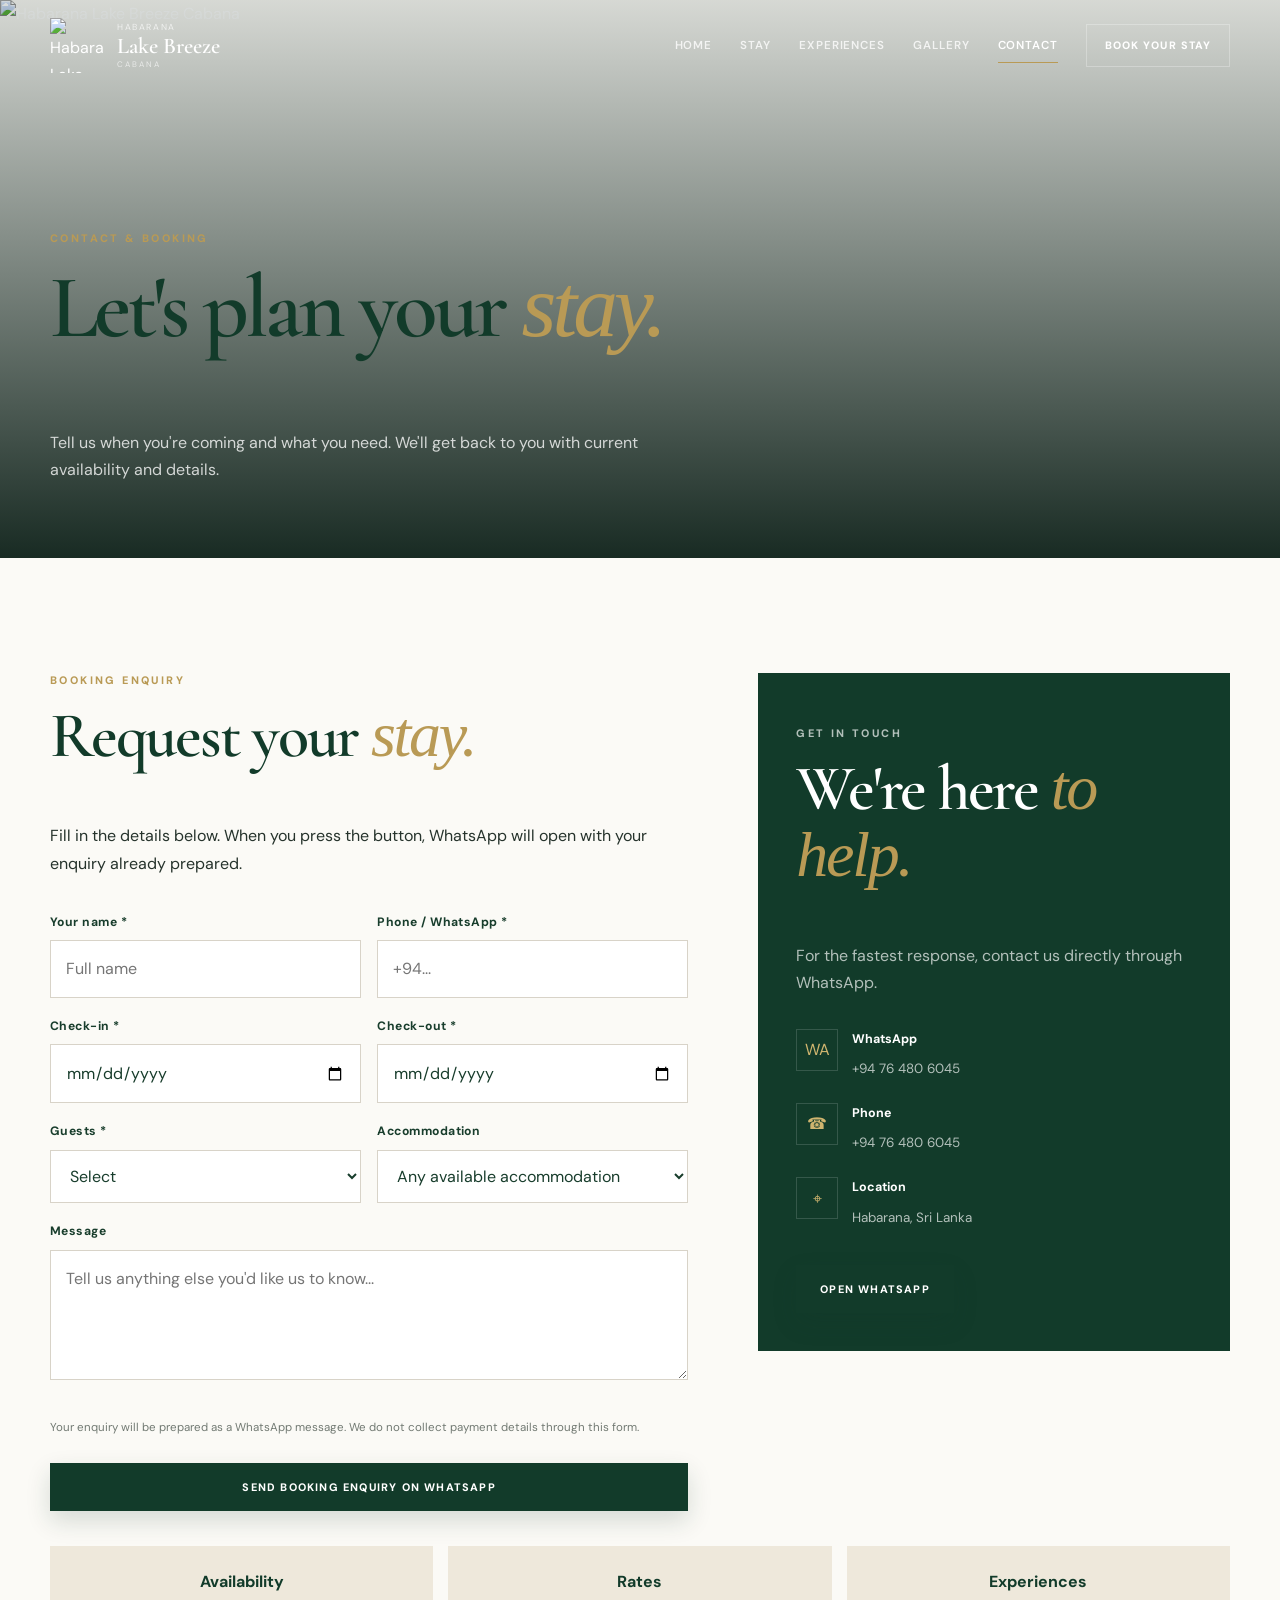
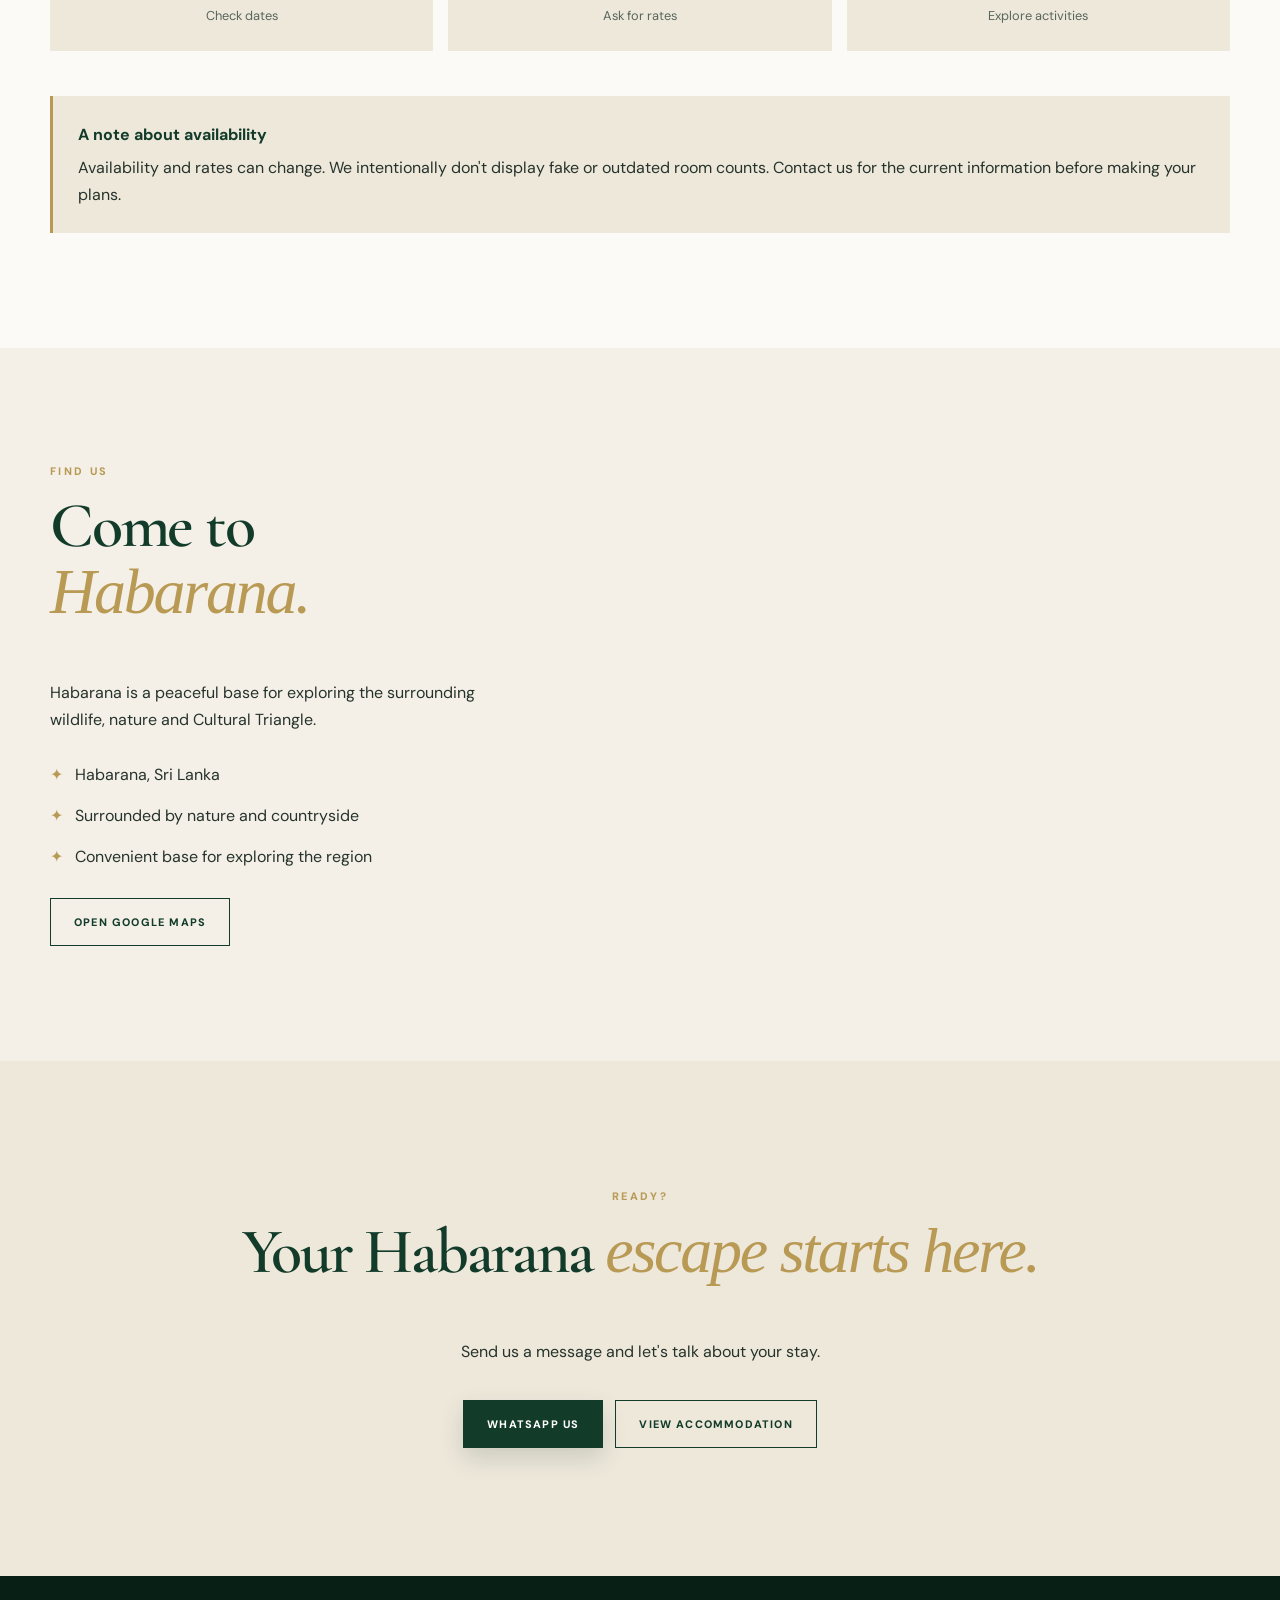
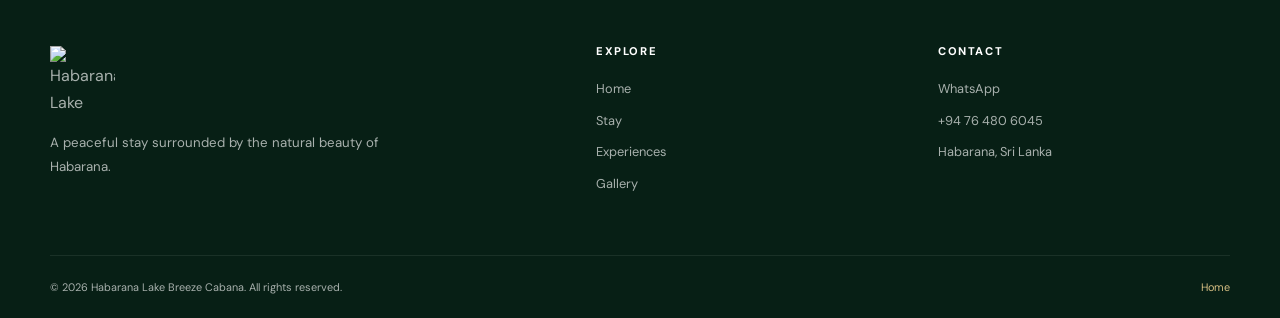
==== commit dc41c6e4: "Update image source in contact.html" ====
--- a/contact.html
+++ b/contact.html
@@ -483,7 +483,7 @@
     <div class="page-hero-image">
 
         <img
-            src="images/entrance.jpg"
+            src="images/hero.jpg"
             alt="Habarana Lake Breeze Cabana"
         >
 
--- a/css/style.css
+++ b/css/style.css
@@ -3,99 +3,175 @@
    MASTER STYLESHEET
 ========================================================= */
 
-/* =========================================================
-   1. RESET
+
+/* =========================================================
+   1. VARIABLES
+========================================================= */
+
+:root {
+
+    --green-950: #071f15;
+    --green-900: #0b2a1c;
+    --green-800: #123b2a;
+    --green-700: #1d5039;
+    --green-600: #35634c;
+
+    --cream: #f7f4ec;
+    --cream-dark: #eee8db;
+    --ivory: #fbfaf6;
+
+    --gold: #b99a55;
+    --gold-light: #d4bd82;
+
+    --text: #26332c;
+    --text-soft: #69746d;
+    --text-light: #8a918b;
+
+    --white: #ffffff;
+
+    --border: #ddd9cf;
+
+    --shadow-small:
+        0 8px 30px rgba(7, 31, 21, .07);
+
+    --shadow-medium:
+        0 20px 60px rgba(7, 31, 21, .10);
+
+    --shadow-large:
+        0 30px 90px rgba(7, 31, 21, .14);
+
+    --container: 1180px;
+
+    --radius-small: 2px;
+
+    --transition:
+        250ms cubic-bezier(.2,.7,.2,1);
+
+}
+
+
+/* =========================================================
+   2. RESET
 ========================================================= */
 
 *,
 *::before,
 *::after {
     box-sizing: border-box;
-    margin: 0;
-    padding: 0;
-}
+}
+
 
 html {
     scroll-behavior: smooth;
-}
+
+    -webkit-text-size-adjust: 100%;
+}
+
 
 body {
-    font-family: "DM Sans", sans-serif;
-    background: #f5f1e8;
-    color: #17271f;
+    margin: 0;
+
+    background: var(--ivory);
+
+    color: var(--text);
+
+    font-family:
+        "DM Sans",
+        Arial,
+        sans-serif;
+
+    font-size: 16px;
+
     line-height: 1.7;
+
     overflow-x: hidden;
 }
+
 
 body.menu-open {
     overflow: hidden;
 }
 
+
 img {
     display: block;
-    width: 100%;
+
     max-width: 100%;
 }
+
+
+button,
+input,
+select,
+textarea {
+    font: inherit;
+}
+
+
+button {
+    cursor: pointer;
+}
+
 
 a {
     color: inherit;
+
     text-decoration: none;
 }
 
-button,
-input,
-textarea,
-select {
-    font: inherit;
-}
-
-button {
-    cursor: pointer;
-}
+
+p,
+h1,
+h2,
+h3,
+h4 {
+    margin-top: 0;
+}
+
+
+p {
+    margin-bottom: 0;
+}
+
 
 ::selection {
-    background: #1d563d;
-    color: #fff;
-}
-
-
-/* =========================================================
-   2. VARIABLES
-========================================================= */
-
-:root {
-    --green-950: #09291c;
-    --green-900: #0d3323;
-    --green-800: #123b2a;
-    --green-700: #1d563d;
-    --green-600: #2d6a4b;
-
-    --cream: #f5f1e8;
-    --cream-light: #fbf9f3;
-    --cream-dark: #e9e1d1;
-
-    --gold: #b99a55;
-    --gold-light: #d4bd82;
-
-    --text: #17271f;
-    --muted: #657066;
-    --white: #ffffff;
-
-    --container: 1200px;
-
-    --shadow-soft:
-        0 20px 60px rgba(9, 41, 28, 0.08);
-
-    --shadow-card:
-        0 18px 50px rgba(9, 41, 28, 0.10);
-
-    --transition:
-        300ms cubic-bezier(.2,.8,.2,1);
-}
-
-
-/* =========================================================
-   3. GLOBAL
+    background: var(--green-800);
+
+    color: var(--white);
+}
+
+
+/* =========================================================
+   3. ACCESSIBILITY
+========================================================= */
+
+:focus-visible {
+    outline:
+        3px solid var(--gold);
+
+    outline-offset: 4px;
+}
+
+
+@media (prefers-reduced-motion: reduce) {
+
+    html {
+        scroll-behavior: auto;
+    }
+
+    *,
+    *::before,
+    *::after {
+        animation-duration: .01ms !important;
+        animation-iteration-count: 1 !important;
+        transition-duration: .01ms !important;
+    }
+
+}
+
+
+/* =========================================================
+   4. GLOBAL CONTAINER
 ========================================================= */
 
 .container {
@@ -107,80 +183,100 @@
     margin-inline: auto;
 }
 
+
 .section {
-    padding: 110px 0;
-}
-
-.eyebrow {
-    color: var(--gold);
-    font-size: 0.75rem;
-    font-weight: 700;
-    letter-spacing: 0.22em;
-    text-transform: uppercase;
-    margin-bottom: 18px;
-}
+    padding:
+        clamp(75px, 9vw, 125px)
+        0;
+}
+
+
+/* =========================================================
+   5. TYPOGRAPHY
+========================================================= */
 
 h1,
 h2,
+h3,
+h4 {
+    font-family:
+        "Cormorant Garamond",
+        Georgia,
+        serif;
+
+    font-weight: 600;
+
+    color: var(--green-800);
+
+    line-height: 1.03;
+}
+
+
+h1 {
+    font-size:
+        clamp(3.2rem, 7vw, 6.4rem);
+
+    letter-spacing: -.045em;
+}
+
+
+h2 {
+    font-size:
+        clamp(2.5rem, 5vw, 4.5rem);
+
+    letter-spacing: -.035em;
+}
+
+
 h3 {
-    font-family: "Cormorant Garamond", serif;
-    font-weight: 600;
-    line-height: 1.05;
-}
-
-h1 {
-    font-size: clamp(4rem, 8vw, 7.8rem);
-}
-
-h2 {
-    font-size: clamp(3rem, 5vw, 5.2rem);
-}
-
-h3 {
-    font-size: 2rem;
-}
+    font-size:
+        clamp(1.55rem, 2.5vw, 2.2rem);
+}
+
 
 h1 span,
 h2 span {
     color: var(--gold);
-}
-
-p {
-    color: var(--muted);
-}
-
-.text-link {
-    display: inline-flex;
-    align-items: center;
-    gap: 10px;
-
-    color: var(--green-800);
-
-    font-weight: 700;
-
-    border-bottom: 1px solid var(--gold);
-
-    padding-bottom: 5px;
-
-    transition:
-        gap var(--transition),
-        color var(--transition);
-}
-
-.text-link:hover {
-    gap: 16px;
-    color: var(--green-600);
-}
-
-
-/* =========================================================
-   4. HEADER
+
+    font-style: italic;
+
+    font-weight: 500;
+}
+
+
+.eyebrow {
+    margin-bottom: 15px;
+
+    color: var(--gold);
+
+    font-size: .68rem;
+
+    font-weight: 800;
+
+    letter-spacing: .22em;
+
+    line-height: 1.3;
+
+    text-transform: uppercase;
+}
+
+
+/* =========================================================
+   6. HEADER
 ========================================================= */
 
 .site-header {
     position: fixed;
-    inset: 0 0 auto 0;
-    z-index: 1000;
+
+    top: 0;
+    left: 0;
+    right: 0;
+
+    z-index: 2000;
+
+    padding: 18px 0;
+
+    color: var(--white);
 
     transition:
         background var(--transition),
@@ -188,127 +284,187 @@
         padding var(--transition);
 }
 
+
 .site-header.scrolled {
-    background: rgba(9, 41, 28, 0.94);
-    backdrop-filter: blur(18px);
-    box-shadow: 0 10px 40px rgba(0, 0, 0, 0.12);
-}
+    padding: 11px 0;
+
+    background:
+        rgba(7,31,21,.96);
+
+    box-shadow:
+        0 8px 35px rgba(0,0,0,.13);
+
+    backdrop-filter: blur(12px);
+}
+
 
 .header-inner {
-    min-height: 92px;
-
     display: flex;
+
     align-items: center;
+
     justify-content: space-between;
 
-    gap: 30px;
-}
+    gap: 25px;
+}
+
+
+/* Brand */
 
 .brand {
-    display: flex;
+    display: inline-flex;
+
     align-items: center;
+
     gap: 12px;
 
-    color: #fff;
-
-    z-index: 1002;
-}
+    flex-shrink: 0;
+}
+
 
 .brand-logo {
-    width: 54px;
-    height: 54px;
+    width: 55px;
+    height: 55px;
 
     object-fit: contain;
 }
+
 
 .brand-text {
     display: flex;
+
     flex-direction: column;
 
     line-height: 1;
 }
 
+
 .brand-text span {
-    font-size: 0.65rem;
-    letter-spacing: 0.18em;
+    font-size: .55rem;
+
+    letter-spacing: .18em;
+
     text-transform: uppercase;
-    opacity: 0.8;
-}
+
+    opacity: .7;
+}
+
 
 .brand-text strong {
-    font-family: "Cormorant Garamond", serif;
-    font-size: 1.35rem;
+    margin: 3px 0;
+
+    font-family:
+        "Cormorant Garamond",
+        Georgia,
+        serif;
+
+    font-size: 1.4rem;
+
     font-weight: 600;
 }
 
+
 .brand-text small {
-    color: var(--gold-light);
-    font-size: 0.6rem;
-    letter-spacing: 0.2em;
+    font-size: .5rem;
+
+    letter-spacing: .24em;
+
     text-transform: uppercase;
-    margin-top: 4px;
-}
+
+    opacity: .65;
+}
+
+
+/* Navigation */
 
 .main-nav {
     display: flex;
+
     align-items: center;
-    gap: 30px;
-}
+
+    gap: 28px;
+}
+
 
 .nav-link {
     position: relative;
 
-    color: rgba(255,255,255,.88);
-
-    font-size: 0.88rem;
+    color: rgba(255,255,255,.78);
+
+    font-size: .72rem;
+
     font-weight: 600;
 
-    transition: color var(--transition);
-}
+    letter-spacing: .08em;
+
+    text-transform: uppercase;
+
+    transition:
+        color var(--transition);
+}
+
 
 .nav-link::after {
     content: "";
 
     position: absolute;
+
     left: 0;
+    right: 100%;
     bottom: -8px;
 
-    width: 0;
     height: 1px;
 
     background: var(--gold);
 
-    transition: width var(--transition);
-}
+    transition:
+        right var(--transition);
+}
+
 
 .nav-link:hover,
 .nav-link.active {
-    color: #fff;
-}
+    color: var(--white);
+}
+
 
 .nav-link:hover::after,
 .nav-link.active::after {
-    width: 100%;
-}
+    right: 0;
+}
+
 
 .nav-book {
+    padding:
+        11px 18px;
+
+    border:
+        1px solid rgba(255,255,255,.28);
+
+    color: var(--white);
+
+    font-size: .67rem;
+
+    font-weight: 800;
+
+    letter-spacing: .1em;
+
+    text-transform: uppercase;
+
+    transition:
+        background var(--transition),
+        border-color var(--transition);
+}
+
+
+.nav-book:hover {
     background: var(--gold);
-    color: var(--green-950);
-
-    padding: 13px 21px;
-
-    font-size: 0.82rem;
-    font-weight: 800;
-
-    transition:
-        transform var(--transition),
-        background var(--transition);
-}
-
-.nav-book:hover {
-    transform: translateY(-2px);
-    background: var(--gold-light);
-}
+
+    border-color: var(--gold);
+}
+
+
+/* Mobile menu button */
 
 .menu-toggle {
     display: none;
@@ -316,42 +472,53 @@
     width: 46px;
     height: 46px;
 
-    border: 1px solid rgba(255,255,255,.35);
+    padding: 0;
+
+    border: 1px solid rgba(255,255,255,.3);
+
     background: transparent;
 
-    align-items: center;
-    justify-content: center;
-    flex-direction: column;
-    gap: 5px;
-
-    z-index: 1002;
-}
+    color: var(--white);
+}
+
 
 .menu-toggle span {
-    width: 20px;
+    display: block;
+
+    width: 19px;
     height: 1px;
-    background: #fff;
+
+    margin: 5px auto;
+
+    background: currentColor;
 
     transition:
         transform var(--transition),
         opacity var(--transition);
 }
 
+
 .menu-toggle.active span:nth-child(1) {
-    transform: translateY(6px) rotate(45deg);
-}
+    transform:
+        translateY(6px)
+        rotate(45deg);
+}
+
 
 .menu-toggle.active span:nth-child(2) {
     opacity: 0;
 }
 
+
 .menu-toggle.active span:nth-child(3) {
-    transform: translateY(-6px) rotate(-45deg);
-}
-
-
-/* =========================================================
-   5. HERO
+    transform:
+        translateY(-6px)
+        rotate(-45deg);
+}
+
+
+/* =========================================================
+   7. HERO
 ========================================================= */
 
 .hero {
@@ -360,612 +527,360 @@
     min-height: 100svh;
 
     display: flex;
+
     align-items: center;
 
     isolation: isolate;
 
-    color: #fff;
-}
-
-.hero-background,
-.hero-overlay {
+    color: var(--white);
+}
+
+
+.hero::before {
+    content: "";
+
     position: absolute;
+
     inset: 0;
 
     z-index: -2;
-}
-
-.hero-background img {
-    width: 100%;
-    height: 100%;
-
-    object-fit: cover;
-}
-
-.hero-overlay {
-    z-index: -1;
 
     background:
         linear-gradient(
             90deg,
-            rgba(4, 24, 16, 0.84) 0%,
-            rgba(4, 24, 16, 0.54) 45%,
-            rgba(4, 24, 16, 0.18) 100%
+            rgba(5,25,17,.82),
+            rgba(5,25,17,.28)
         );
 }
 
+
 .hero-content {
-    padding-top: 90px;
     max-width: 850px;
-}
+
+    padding-top: 100px;
+}
+
 
 .hero .eyebrow {
     color: var(--gold-light);
 }
 
-.hero-description {
+
+.hero h1 {
+    color: var(--white);
+
+    max-width: 900px;
+}
+
+
+.hero-text {
     max-width: 650px;
 
-    margin-top: 28px;
-
-    color: rgba(255,255,255,.82);
-
-    font-size: clamp(1rem, 1.5vw, 1.2rem);
-}
+    margin-top: 25px;
+
+    color: rgba(255,255,255,.78);
+
+    font-size:
+        clamp(.95rem, 1.4vw, 1.15rem);
+}
+
 
 .hero-actions {
     display: flex;
+
     flex-wrap: wrap;
-    gap: 14px;
-
-    margin-top: 38px;
-}
+
+    gap: 12px;
+
+    margin-top: 35px;
+}
+
+
+/* =========================================================
+   8. BUTTONS
+========================================================= */
 
 .btn {
     display: inline-flex;
 
     align-items: center;
+
     justify-content: center;
 
-    min-height: 52px;
-
-    padding: 0 25px;
+    min-height: 48px;
+
+    padding:
+        12px 23px;
 
     border: 1px solid transparent;
 
-    font-size: 0.82rem;
+    font-size: .68rem;
+
     font-weight: 800;
+
+    letter-spacing: .11em;
+
+    text-transform: uppercase;
 
     transition:
         transform var(--transition),
         background var(--transition),
+        border-color var(--transition),
         color var(--transition),
-        border-color var(--transition);
-}
+        box-shadow var(--transition);
+}
+
 
 .btn:hover {
-    transform: translateY(-3px);
-}
+    transform: translateY(-2px);
+}
+
 
 .btn-primary {
-    background: var(--gold);
-    color: var(--green-950);
-}
+    background: var(--green-800);
+
+    border-color: var(--green-800);
+
+    color: var(--white);
+
+    box-shadow:
+        0 10px 25px rgba(18,59,42,.16);
+}
+
 
 .btn-primary:hover {
-    background: var(--gold-light);
-}
+    background: var(--green-950);
+
+    border-color: var(--green-950);
+}
+
 
 .btn-outline {
-    color: #fff;
-    border-color: rgba(255,255,255,.55);
-}
+    border-color: rgba(255,255,255,.4);
+
+    color: var(--white);
+}
+
 
 .btn-outline:hover {
-    background: #fff;
-    color: var(--green-900);
-}
+    background: rgba(255,255,255,.1);
+
+    border-color: var(--white);
+}
+
 
 .btn-outline-dark {
-    color: var(--green-900);
-    border-color: var(--green-900);
-}
+    border-color: var(--green-800);
+
+    color: var(--green-800);
+}
+
 
 .btn-outline-dark:hover {
-    background: var(--green-900);
-    color: #fff;
-}
-
-.btn-light {
-    background: #fff;
-    color: var(--green-900);
-}
-
-.scroll-indicator {
-    position: absolute;
-
-    bottom: 34px;
-    left: 50%;
-
-    transform: translateX(-50%);
-
-    display: flex;
-    flex-direction: column;
-    align-items: center;
-    gap: 8px;
-
-    color: rgba(255,255,255,.75);
-
-    font-size: 0.65rem;
-    letter-spacing: 0.18em;
-    text-transform: uppercase;
-}
-
-.scroll-line {
-    width: 1px;
-    height: 48px;
-
-    background: rgba(255,255,255,.5);
-}
-
-
-/* =========================================================
-   6. WELCOME
-========================================================= */
-
-.welcome {
-    background: var(--cream-light);
-}
-
-.two-column {
+    background: var(--green-800);
+
+    color: var(--white);
+}
+
+
+/* =========================================================
+   9. GENERAL CARDS
+========================================================= */
+
+.card {
+    background: var(--white);
+
+    box-shadow: var(--shadow-small);
+}
+
+
+.card-image {
+    overflow: hidden;
+}
+
+
+.card-image img {
+    width: 100%;
+
+    height: 100%;
+
+    object-fit: cover;
+
+    transition:
+        transform 700ms ease;
+}
+
+
+.card:hover .card-image img {
+    transform: scale(1.04);
+}
+
+
+/* =========================================================
+   10. ROOM / ACCOMMODATION SECTIONS
+========================================================= */
+
+.rooms-grid {
     display: grid;
 
     grid-template-columns:
-        minmax(0, 1.05fr)
-        minmax(0, .95fr);
-
-    gap: 90px;
-
-    align-items: center;
-}
-
-.section-image {
-    position: relative;
-}
-
-.section-image::after {
-    content: "";
-
-    position: absolute;
-
-    width: 45%;
-    height: 45%;
-
-    right: -22px;
-    bottom: -22px;
-
-    border: 1px solid var(--gold);
-
-    z-index: -1;
-}
-
-.section-image img {
-    aspect-ratio: 4 / 5;
-    object-fit: cover;
-}
-
-.section-content {
-    max-width: 540px;
-}
-
-.section-content p:not(.eyebrow) {
-    margin-top: 20px;
-}
-
-
-/* =========================================================
-   7. STAY
-========================================================= */
-
-.stay-section {
-    background: var(--cream);
-}
-
-.section-heading {
-    display: flex;
-    justify-content: space-between;
-    align-items: end;
-
-    gap: 40px;
-
-    margin-bottom: 55px;
-}
-
-.section-heading > div {
-    max-width: 760px;
-}
-
-.room-grid {
-    display: grid;
-
-    grid-template-columns:
-        repeat(3, minmax(0, 1fr));
-
-    gap: 24px;
-}
+        repeat(3, 1fr);
+
+    gap: 22px;
+}
+
 
 .room-card {
-    background: var(--cream-light);
-
-    box-shadow: var(--shadow-card);
-
-    transition:
-        transform var(--transition),
-        box-shadow var(--transition);
-}
-
-.room-card:hover {
-    transform: translateY(-7px);
-
-    box-shadow:
-        0 25px 70px rgba(9,41,28,.14);
-}
-
-.room-image {
     overflow: hidden;
-}
-
-.room-image img {
+
+    background: var(--white);
+
+    box-shadow: var(--shadow-small);
+}
+
+
+.room-card-image {
     aspect-ratio: 4 / 3;
-    object-fit: cover;
-
-    transition: transform 700ms ease;
-}
-
-.room-card:hover .room-image img {
-    transform: scale(1.05);
-}
-
-.room-info {
-    padding: 30px;
-}
-
-.card-label {
-    color: var(--gold);
-
-    font-size: 0.68rem;
-    font-weight: 800;
-
-    letter-spacing: .16em;
-    text-transform: uppercase;
-}
-
-.room-info h3 {
-    margin-top: 8px;
-}
-
-.room-info p:not(.card-label) {
-    margin: 13px 0 20px;
-}
-
-.room-info a {
-    color: var(--green-700);
-
-    font-size: .82rem;
-    font-weight: 800;
-}
-
-
-/* =========================================================
-   8. FEATURE
-========================================================= */
-
-.feature-section {
-    display: grid;
-
-    grid-template-columns: 1fr 1fr;
-
-    min-height: 680px;
-
-    background: var(--green-900);
-}
-
-.feature-image {
-    min-height: 500px;
-}
-
-.feature-image img {
+
+    overflow: hidden;
+}
+
+
+.room-card-image img {
     width: 100%;
     height: 100%;
 
     object-fit: cover;
-}
-
-.feature-content {
+
+    transition:
+        transform 700ms ease;
+}
+
+
+.room-card:hover
+.room-card-image img {
+    transform: scale(1.045);
+}
+
+
+.room-card-content {
+    padding: 28px;
+}
+
+
+.room-card-content p {
+    margin-top: 12px;
+
+    color: var(--text-soft);
+
+    font-size: .88rem;
+}
+
+
+.room-meta {
     display: flex;
-    flex-direction: column;
-    justify-content: center;
-
-    padding:
-        clamp(50px, 8vw, 110px);
-}
-
-.feature-content h2 {
-    color: #fff;
-
-    max-width: 650px;
-}
-
-.feature-content p:not(.eyebrow) {
-    color: rgba(255,255,255,.68);
-
-    max-width: 550px;
+
+    flex-wrap: wrap;
+
+    gap: 10px 18px;
 
     margin-top: 20px;
-}
-
-.feature-content .btn {
-    align-self: flex-start;
-    margin-top: 35px;
-}
-
-
-/* =========================================================
-   9. EXPERIENCES
-========================================================= */
-
-.experiences {
-    background: var(--cream-light);
-}
-
-.section-heading.centered {
-    display: block;
-
-    max-width: 720px;
-
-    margin-inline: auto;
-
-    text-align: center;
-}
-
-.section-heading.centered > p {
-    margin-top: 18px;
-}
-
-.experience-grid {
+
+    padding-top: 17px;
+
+    border-top:
+        1px solid var(--border);
+
+    color: var(--text-soft);
+
+    font-size: .73rem;
+}
+
+
+.room-card .btn {
+    margin-top: 24px;
+}
+
+
+/* =========================================================
+   11. FEATURED SECTIONS
+========================================================= */
+
+.split-section {
     display: grid;
 
     grid-template-columns:
-        repeat(3, minmax(0, 1fr));
-
-    gap: 22px;
-
-    margin-top: 55px;
-}
-
-.experience-card {
-    position: relative;
-
-    min-height: 480px;
-
+        1fr 1fr;
+
+    min-height: 600px;
+}
+
+
+.split-image {
     overflow: hidden;
-
-    background: var(--green-900);
-}
-
-.experience-card::after {
-    content: "";
-
-    position: absolute;
-    inset: 0;
-
-    background:
-        linear-gradient(
-            to top,
-            rgba(4,22,14,.92),
-            rgba(4,22,14,.05) 70%
-        );
-}
-
-.experience-card img {
+}
+
+
+.split-image img {
     width: 100%;
     height: 100%;
 
     object-fit: cover;
-
-    transition: transform 700ms ease;
-}
-
-.experience-card:hover img {
-    transform: scale(1.06);
-}
-
-.experience-card > div {
-    position: absolute;
-
-    left: 28px;
-    right: 28px;
-    bottom: 28px;
-
-    z-index: 2;
-}
-
-.experience-card span {
-    color: var(--gold-light);
-
-    font-size: .68rem;
-    font-weight: 800;
-
-    letter-spacing: .16em;
-    text-transform: uppercase;
-}
-
-.experience-card h3 {
-    color: #fff;
-
-    margin: 5px 0 12px;
-}
-
-.experience-card a {
-    color: #fff;
-
-    font-size: .8rem;
-    font-weight: 700;
-}
-
-
-/* =========================================================
-   10. GALLERY
-========================================================= */
-
-.gallery-preview {
-    background: var(--cream);
-}
-
-.gallery-grid {
-    display: grid;
-
-    grid-template-columns:
-        repeat(12, 1fr);
-
-    grid-auto-rows: 180px;
-
-    gap: 12px;
-}
-
-.gallery-grid img {
-    height: 100%;
-
-    object-fit: cover;
-
-    transition:
-        transform 500ms ease,
-        filter 500ms ease;
-}
-
-.gallery-grid img:hover {
-    transform: scale(1.015);
-    filter: brightness(.9);
-}
-
-.gallery-grid img:nth-child(1) {
-    grid-column: span 5;
-    grid-row: span 2;
-}
-
-.gallery-grid img:nth-child(2) {
-    grid-column: span 4;
-    grid-row: span 2;
-}
-
-.gallery-grid img:nth-child(3) {
-    grid-column: span 3;
-}
-
-.gallery-grid img:nth-child(4) {
-    grid-column: span 3;
-}
-
-.gallery-grid img:nth-child(5) {
-    grid-column: span 4;
-}
-
-
-/* =========================================================
-   11. LOCATION
-========================================================= */
-
-.location-section {
-    background:
-        linear-gradient(
-            135deg,
-            var(--cream-light),
-            #eae2d2
-        );
-
-    padding: 100px 0;
-}
-
-.location-inner {
-    display: grid;
-
-    grid-template-columns:
-        1.2fr .8fr;
-
-    gap: 80px;
-
-    align-items: center;
-}
-
-.location-inner h2 {
+}
+
+
+.split-content {
+    display: flex;
+
+    flex-direction: column;
+
+    justify-content: center;
+
+    padding:
+        clamp(40px, 7vw, 100px);
+}
+
+
+.split-content p:not(.eyebrow) {
+    margin-top: 20px;
+
+    color: var(--text-soft);
+
+    max-width: 580px;
+}
+
+
+/* =========================================================
+   12. CTA
+========================================================= */
+
+.booking-cta {
+    padding:
+        clamp(80px, 10vw, 130px)
+        20px;
+
+    text-align: center;
+
+    background: var(--cream-dark);
+}
+
+
+.booking-cta h2 {
+    max-width: 850px;
+
+    margin-inline: auto;
+}
+
+
+.booking-cta > p:not(.eyebrow) {
     max-width: 650px;
-}
-
-.location-inner > div:first-child > p:not(.eyebrow) {
-    max-width: 550px;
-
-    margin: 20px 0 30px;
-}
-
-.location-card {
-    background: var(--green-900);
-    color: #fff;
-
-    padding: 45px;
-
-    box-shadow: var(--shadow-soft);
-}
-
-.location-icon {
-    font-size: 1.5rem;
-
-    margin-bottom: 20px;
-}
-
-.location-card h3 {
-    color: #fff;
-}
-
-.location-card p {
-    color: rgba(255,255,255,.65);
-
-    margin: 15px 0 20px;
-}
-
-.location-card a {
-    color: var(--gold-light);
-
-    font-weight: 700;
-}
-
-
-/* =========================================================
-   12. BOOKING CTA
-========================================================= */
-
-.booking-cta {
-    padding: 120px 20px;
-
-    background: var(--cream-light);
-
-    text-align: center;
-}
-
-.booking-cta > .container {
-    max-width: 850px;
-}
-
-.booking-cta h2 {
-    max-width: 760px;
-    margin-inline: auto;
-}
-
-.booking-cta p:not(.eyebrow) {
-    max-width: 600px;
 
     margin:
-        22px auto 0;
-}
+        20px auto 0;
+
+    color: var(--text-soft);
+}
+
 
 .booking-cta .hero-actions {
     justify-content: center;
@@ -979,37 +894,47 @@
 .site-footer {
     background: var(--green-950);
 
-    color: #fff;
-
-    padding: 75px 0 25px;
-}
+    color: rgba(255,255,255,.65);
+
+    padding-top: 70px;
+}
+
 
 .footer-grid {
     display: grid;
 
     grid-template-columns:
-        1.5fr .7fr .8fr;
-
-    gap: 70px;
-}
+        1.7fr 1fr 1fr;
+
+    gap: 50px;
+
+    padding-bottom: 60px;
+}
+
 
 .footer-brand img {
-    width: 70px;
-    height: 70px;
+    width: 65px;
+
+    height: 65px;
 
     object-fit: contain;
 
-    margin-bottom: 18px;
-}
+    margin-bottom: 20px;
+}
+
 
 .footer-brand p {
     max-width: 330px;
 
-    color: rgba(255,255,255,.58);
-}
+    font-size: .83rem;
+
+    line-height: 1.8;
+}
+
 
 .footer-column {
     display: flex;
+
     flex-direction: column;
 
     align-items: flex-start;
@@ -1017,48 +942,61 @@
     gap: 10px;
 }
 
+
 .footer-column h3 {
-    color: #fff;
-
-    font-size: 1.35rem;
-
-    margin-bottom: 8px;
-}
+    color: var(--white);
+
+    font-family:
+        "DM Sans",
+        Arial,
+        sans-serif;
+
+    font-size: .7rem;
+
+    font-weight: 800;
+
+    letter-spacing: .14em;
+
+    text-transform: uppercase;
+
+    margin-bottom: 10px;
+}
+
 
 .footer-column a {
-    color: rgba(255,255,255,.6);
-
-    font-size: .86rem;
-
-    transition: color var(--transition);
-}
+    font-size: .8rem;
+
+    transition:
+        color var(--transition);
+}
+
 
 .footer-column a:hover {
     color: var(--gold-light);
 }
 
+
 .footer-bottom {
     display: flex;
+
     justify-content: space-between;
 
+    align-items: center;
+
     gap: 20px;
 
+    padding:
+        22px 0;
+
     border-top:
-        1px solid rgba(255,255,255,.1);
-
-    margin-top: 60px;
-    padding-top: 22px;
-}
-
-.footer-bottom p,
+        1px solid rgba(255,255,255,.08);
+
+    font-size: .68rem;
+}
+
+
 .footer-bottom a {
-    color: rgba(255,255,255,.42);
-
-    font-size: .72rem;
-}
-
-.footer-bottom a:hover {
-    color: #fff;
+    color: var(--gold-light);
 }
 
 
@@ -1069,26 +1007,28 @@
 .back-to-top {
     position: fixed;
 
-    right: 22px;
-    bottom: 22px;
-
-    width: 46px;
-    height: 46px;
-
-    display: grid;
-    place-items: center;
-
-    border: 0;
-
-    background: var(--green-900);
-    color: #fff;
-
-    box-shadow: var(--shadow-soft);
+    right: 20px;
+    bottom: 20px;
+
+    z-index: 1500;
+
+    width: 45px;
+    height: 45px;
+
+    border: 1px solid var(--green-800);
+
+    background: var(--white);
+
+    color: var(--green-800);
+
+    box-shadow: var(--shadow-small);
 
     opacity: 0;
+
     visibility: hidden;
 
-    transform: translateY(15px);
+    transform:
+        translateY(15px);
 
     transition:
         opacity var(--transition),
@@ -1096,299 +1036,292 @@
         transform var(--transition);
 }
 
+
 .back-to-top.visible {
     opacity: 1;
+
     visibility: visible;
 
     transform: translateY(0);
 }
 
+
 .back-to-top:hover {
-    background: var(--gold);
-    color: var(--green-950);
-}
-
-
-/* =========================================================
-   15. REVEAL ANIMATION
-========================================================= */
-
-.reveal {
-    opacity: 0;
-    transform: translateY(25px);
-
-    transition:
-        opacity 800ms ease,
-        transform 800ms ease;
-}
-
-.reveal.visible {
+    background: var(--green-800);
+
+    color: var(--white);
+}
+
+
+/* =========================================================
+   15. IMAGE FALLBACK
+========================================================= */
+
+.image-error {
+    min-height: 150px;
+
+    background:
+        linear-gradient(
+            135deg,
+            var(--cream-dark),
+            #d9d5ca
+        );
+
+    object-fit: none;
+}
+
+
+/* =========================================================
+   16. LOADING / JS READY
+========================================================= */
+
+.js-ready body {
     opacity: 1;
-    transform: translateY(0);
-}
-
-
-/* =========================================================
-   16. MOBILE
+}
+
+
+/* =========================================================
+   17. MOBILE NAVIGATION
 ========================================================= */
 
 @media (max-width: 900px) {
 
-    .section {
-        padding: 80px 0;
-    }
-
     .menu-toggle {
-        display: flex;
-    }
+        display: block;
+    }
+
 
     .main-nav {
         position: fixed;
 
-        inset: 0;
-
+        top: 0;
+        right: 0;
+        bottom: 0;
+
+        width: min(
+            340px,
+            88vw
+        );
+
+        padding:
+            105px 35px 35px;
+
+        display: flex;
+
+        flex-direction: column;
+
+        align-items: flex-start;
+
+        justify-content: flex-start;
+
+        gap: 24px;
+
+        background:
+            var(--green-950);
+
+        box-shadow:
+            -20px 0 70px rgba(0,0,0,.2);
+
+        transform:
+            translateX(105%);
+
+        visibility: hidden;
+
+        transition:
+            transform 350ms ease,
+            visibility 350ms ease;
+    }
+
+
+    .main-nav.open {
+        transform:
+            translateX(0);
+
+        visibility: visible;
+    }
+
+
+    .main-nav .nav-link {
+        font-size: .85rem;
+    }
+
+
+    .nav-book {
         width: 100%;
-        height: 100svh;
-
-        background: var(--green-950);
-
-        display: flex;
+
+        text-align: center;
+
+        margin-top: 10px;
+    }
+
+
+    .rooms-grid {
+        grid-template-columns:
+            repeat(2, 1fr);
+    }
+
+
+    .split-section {
+        grid-template-columns: 1fr;
+    }
+
+
+    .split-image {
+        min-height: 420px;
+    }
+
+
+    .footer-grid {
+        grid-template-columns:
+            1.4fr 1fr;
+    }
+
+}
+
+
+/* =========================================================
+   18. TABLET
+========================================================= */
+
+@media (max-width: 700px) {
+
+    .container {
+        width:
+            min(
+                calc(100% - 30px),
+                var(--container)
+            );
+    }
+
+
+    .section {
+        padding:
+            70px 0;
+    }
+
+
+    .rooms-grid {
+        grid-template-columns: 1fr;
+    }
+
+
+    .footer-grid {
+        grid-template-columns: 1fr;
+    }
+
+
+    .footer-bottom {
         flex-direction: column;
 
-        justify-content: center;
-        align-items: center;
-
-        gap: 28px;
-
-        opacity: 0;
-        visibility: hidden;
-
-        pointer-events: none;
-
-        transition:
-            opacity var(--transition),
-            visibility var(--transition);
-    }
-
-    .main-nav.open {
-        opacity: 1;
-        visibility: visible;
-
-        pointer-events: auto;
-    }
-
-    .nav-link {
-        font-family: "Cormorant Garamond", serif;
-
-        font-size: 2rem;
-    }
-
-    .nav-book {
-        margin-top: 10px;
-
-        padding: 15px 25px;
-    }
-
-    .two-column {
-        grid-template-columns: 1fr;
-
-        gap: 60px;
-    }
-
-    .section-content {
-        max-width: 700px;
-    }
-
-    .room-grid,
-    .experience-grid {
-        grid-template-columns: 1fr 1fr;
-    }
-
-    .feature-section {
-        grid-template-columns: 1fr;
-    }
-
-    .feature-image {
-        min-height: 450px;
-    }
-
-    .location-inner {
-        grid-template-columns: 1fr;
-
-        gap: 50px;
-    }
-
-    .footer-grid {
-        grid-template-columns: 1fr 1fr;
-    }
-
-    .footer-brand {
-        grid-column: 1 / -1;
-    }
-}
-
-
-/* =========================================================
-   17. SMALL TABLETS / PHONES
-========================================================= */
-
-@media (max-width: 620px) {
-
-    .container {
-        width: min(
-            calc(100% - 30px),
-            var(--container)
-        );
-    }
-
-    .header-inner {
-        min-height: 78px;
-    }
+        align-items: flex-start;
+    }
+
 
     .brand-logo {
-        width: 45px;
-        height: 45px;
-    }
+        width: 48px;
+        height: 48px;
+    }
+
 
     .brand-text strong {
         font-size: 1.15rem;
     }
 
-    .hero {
-        min-height: 760px;
-    }
+}
+
+
+/* =========================================================
+   19. MOBILE
+========================================================= */
+
+@media (max-width: 500px) {
+
+    body {
+        font-size: 15px;
+    }
+
+
+    .site-header {
+        padding: 13px 0;
+    }
+
+
+    .site-header.scrolled {
+        padding: 9px 0;
+    }
+
 
     .hero-content {
-        padding-top: 80px;
-    }
-
-    h1 {
-        font-size: clamp(3.5rem, 17vw, 5.5rem);
-    }
-
-    h2 {
-        font-size: clamp(2.8rem, 13vw, 4rem);
-    }
-
-    .hero-description {
-        font-size: .95rem;
-    }
+        padding-top: 110px;
+    }
+
 
     .hero-actions {
         flex-direction: column;
+
         align-items: stretch;
     }
+
 
     .hero-actions .btn {
         width: 100%;
     }
 
-    .scroll-indicator {
+
+    .btn {
+        width: 100%;
+    }
+
+
+    .split-image {
+        min-height: 320px;
+    }
+
+
+    .split-content {
+        padding:
+            55px 25px;
+    }
+
+
+    .footer-brand img {
+        width: 55px;
+        height: 55px;
+    }
+
+
+    .back-to-top {
+        right: 14px;
+        bottom: 14px;
+    }
+
+}
+
+
+/* =========================================================
+   20. VERY SMALL SCREENS
+========================================================= */
+
+@media (max-width: 360px) {
+
+    .container {
+        width:
+            calc(100% - 24px);
+    }
+
+
+    .brand-text {
         display: none;
     }
 
-    .section-image::after {
-        right: -10px;
-        bottom: -10px;
-    }
-
-    .section-heading {
-        display: block;
-    }
-
-    .section-heading .text-link {
-        margin-top: 25px;
-    }
-
-    .room-grid,
-    .experience-grid {
-        grid-template-columns: 1fr;
-    }
-
-    .experience-card {
-        min-height: 420px;
-    }
-
-    .gallery-grid {
-        grid-template-columns: 1fr 1fr;
-
-        grid-auto-rows: 160px;
-    }
-
-    .gallery-grid img:nth-child(1),
-    .gallery-grid img:nth-child(2),
-    .gallery-grid img:nth-child(3),
-    .gallery-grid img:nth-child(4),
-    .gallery-grid img:nth-child(5) {
-        grid-column: span 1;
-        grid-row: span 1;
-    }
-
-    .gallery-grid img:nth-child(1) {
-        grid-column: span 2;
-        grid-row: span 2;
-    }
-
-    .gallery-grid img:nth-child(2) {
-        grid-column: span 2;
-    }
-
-    .feature-content {
-        padding: 65px 20px;
-    }
-
-    .location-section {
-        padding: 80px 0;
-    }
-
-    .location-card {
-        padding: 30px;
-    }
-
-    .booking-cta {
-        padding: 85px 20px;
-    }
-
-    .footer-grid {
-        grid-template-columns: 1fr;
-        gap: 40px;
-    }
-
-    .footer-brand {
-        grid-column: auto;
-    }
-
-    .footer-bottom {
-        flex-direction: column;
-    }
-}
-
-
-/* =========================================================
-   18. ACCESSIBILITY
-========================================================= */
-
-:focus-visible {
-    outline: 2px solid var(--gold-light);
-    outline-offset: 4px;
-}
-
-
-/* =========================================================
-   19. REDUCED MOTION
-========================================================= */
-
-@media (prefers-reduced-motion: reduce) {
-
-    html {
-        scroll-behavior: auto;
-    }
-
-    *,
-    *::before,
-    *::after {
-        animation-duration: 0.01ms !important;
-        animation-iteration-count: 1 !important;
-        transition-duration: 0.01ms !important;
-    }
+
+    h1 {
+        font-size: 3rem;
+    }
+
+
+    h2 {
+        font-size: 2.4rem;
+    }
+
   }
